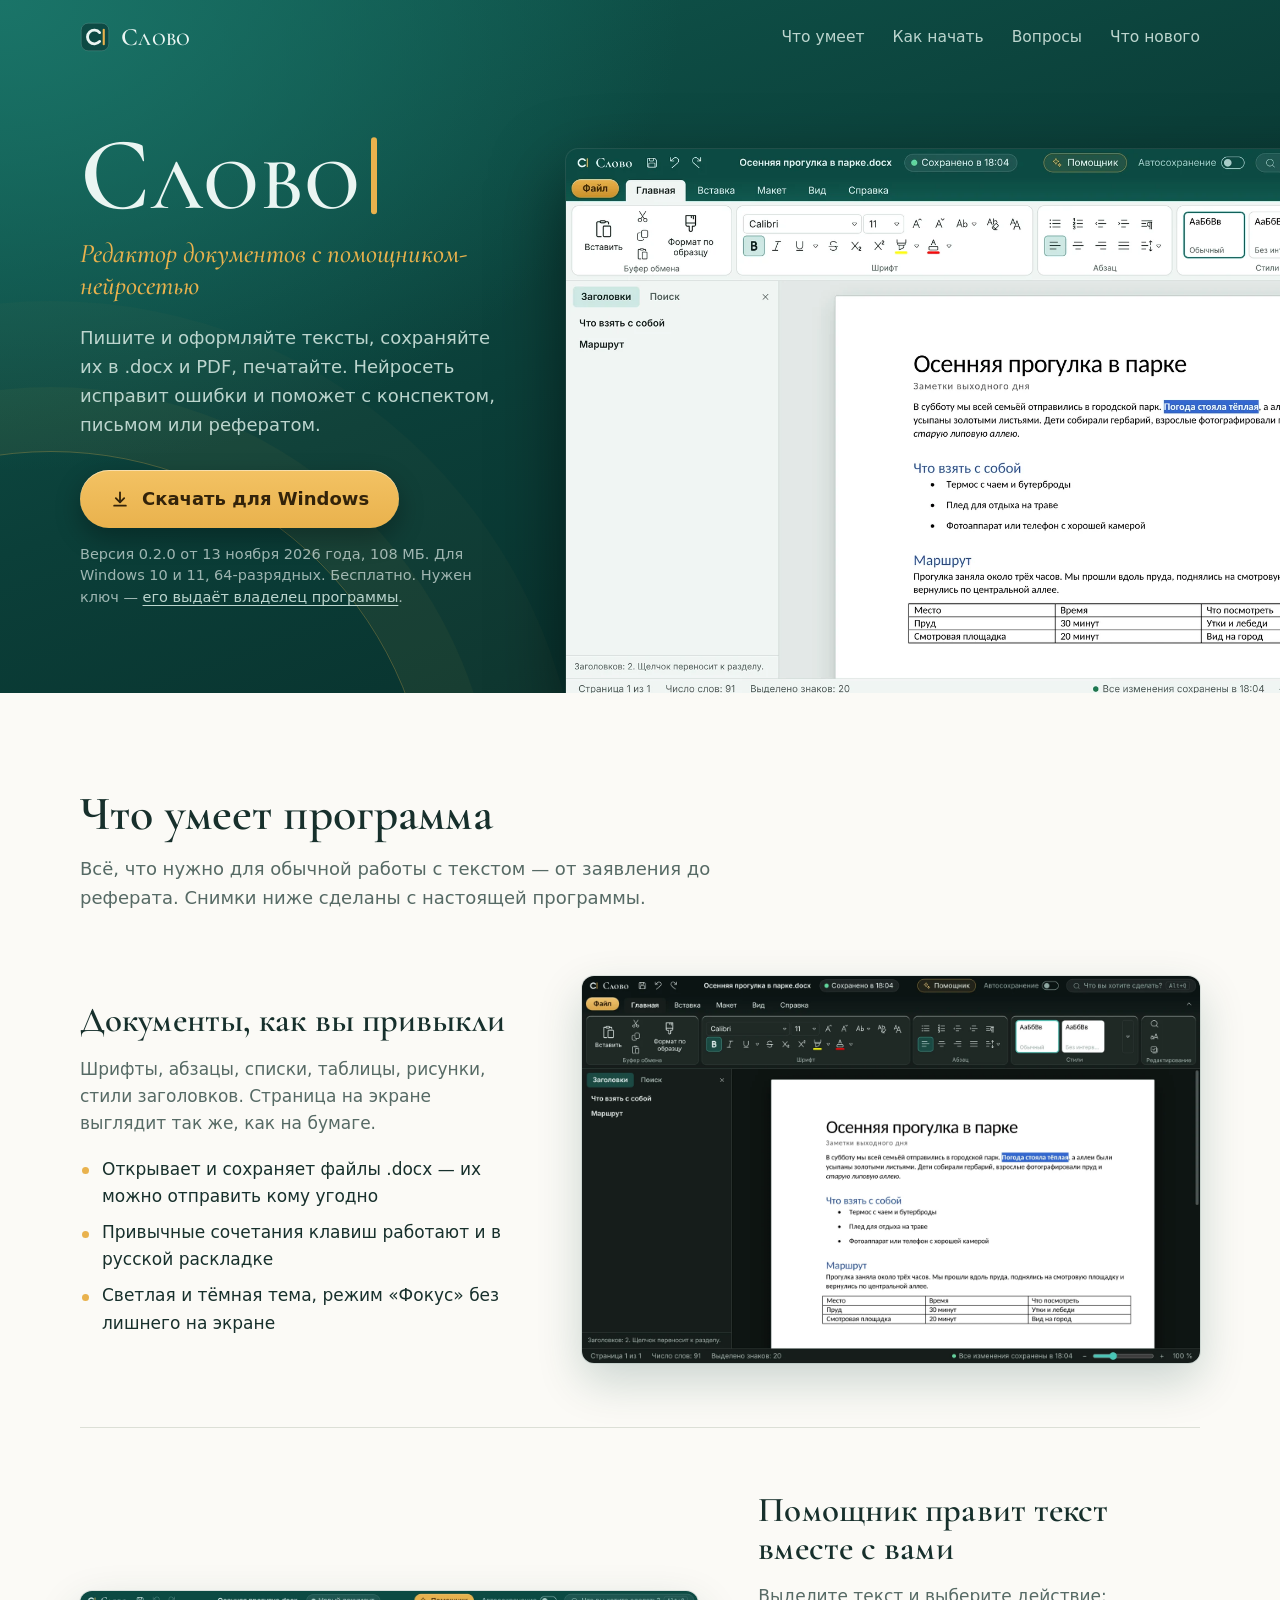
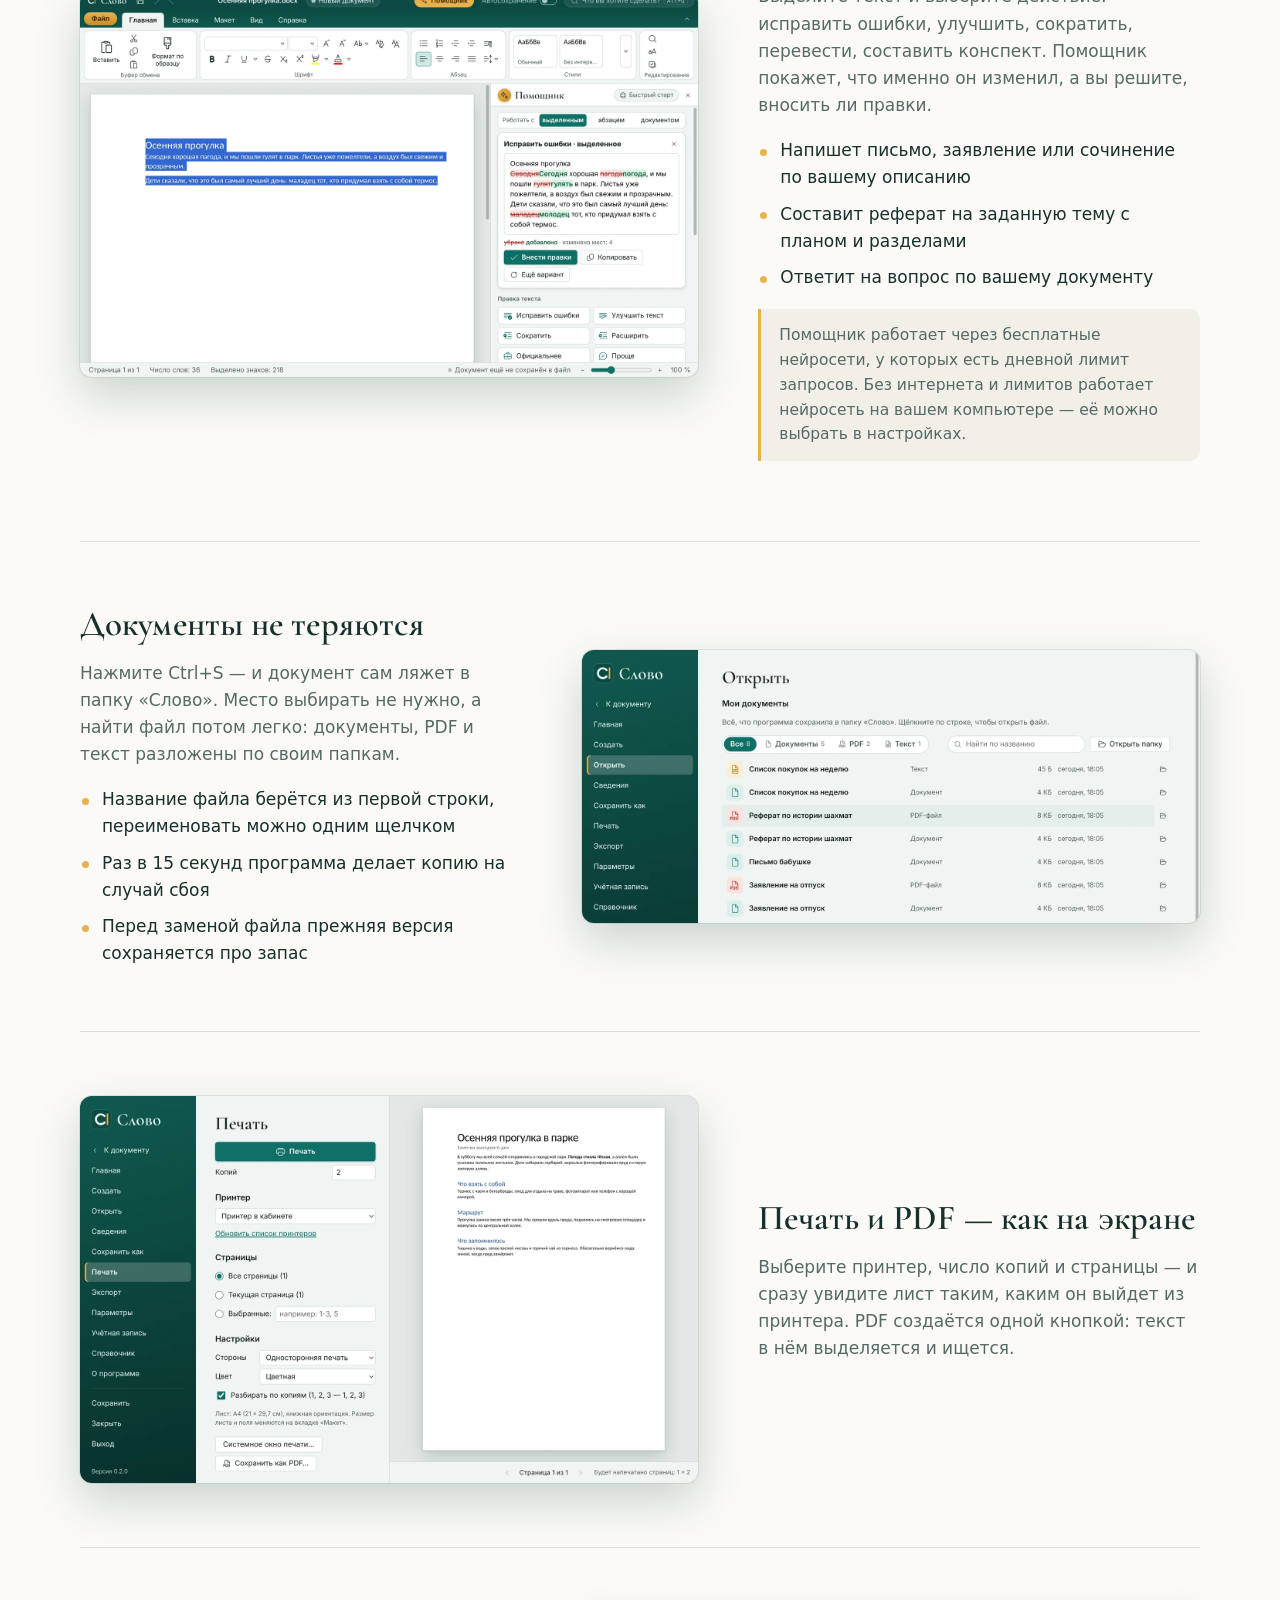
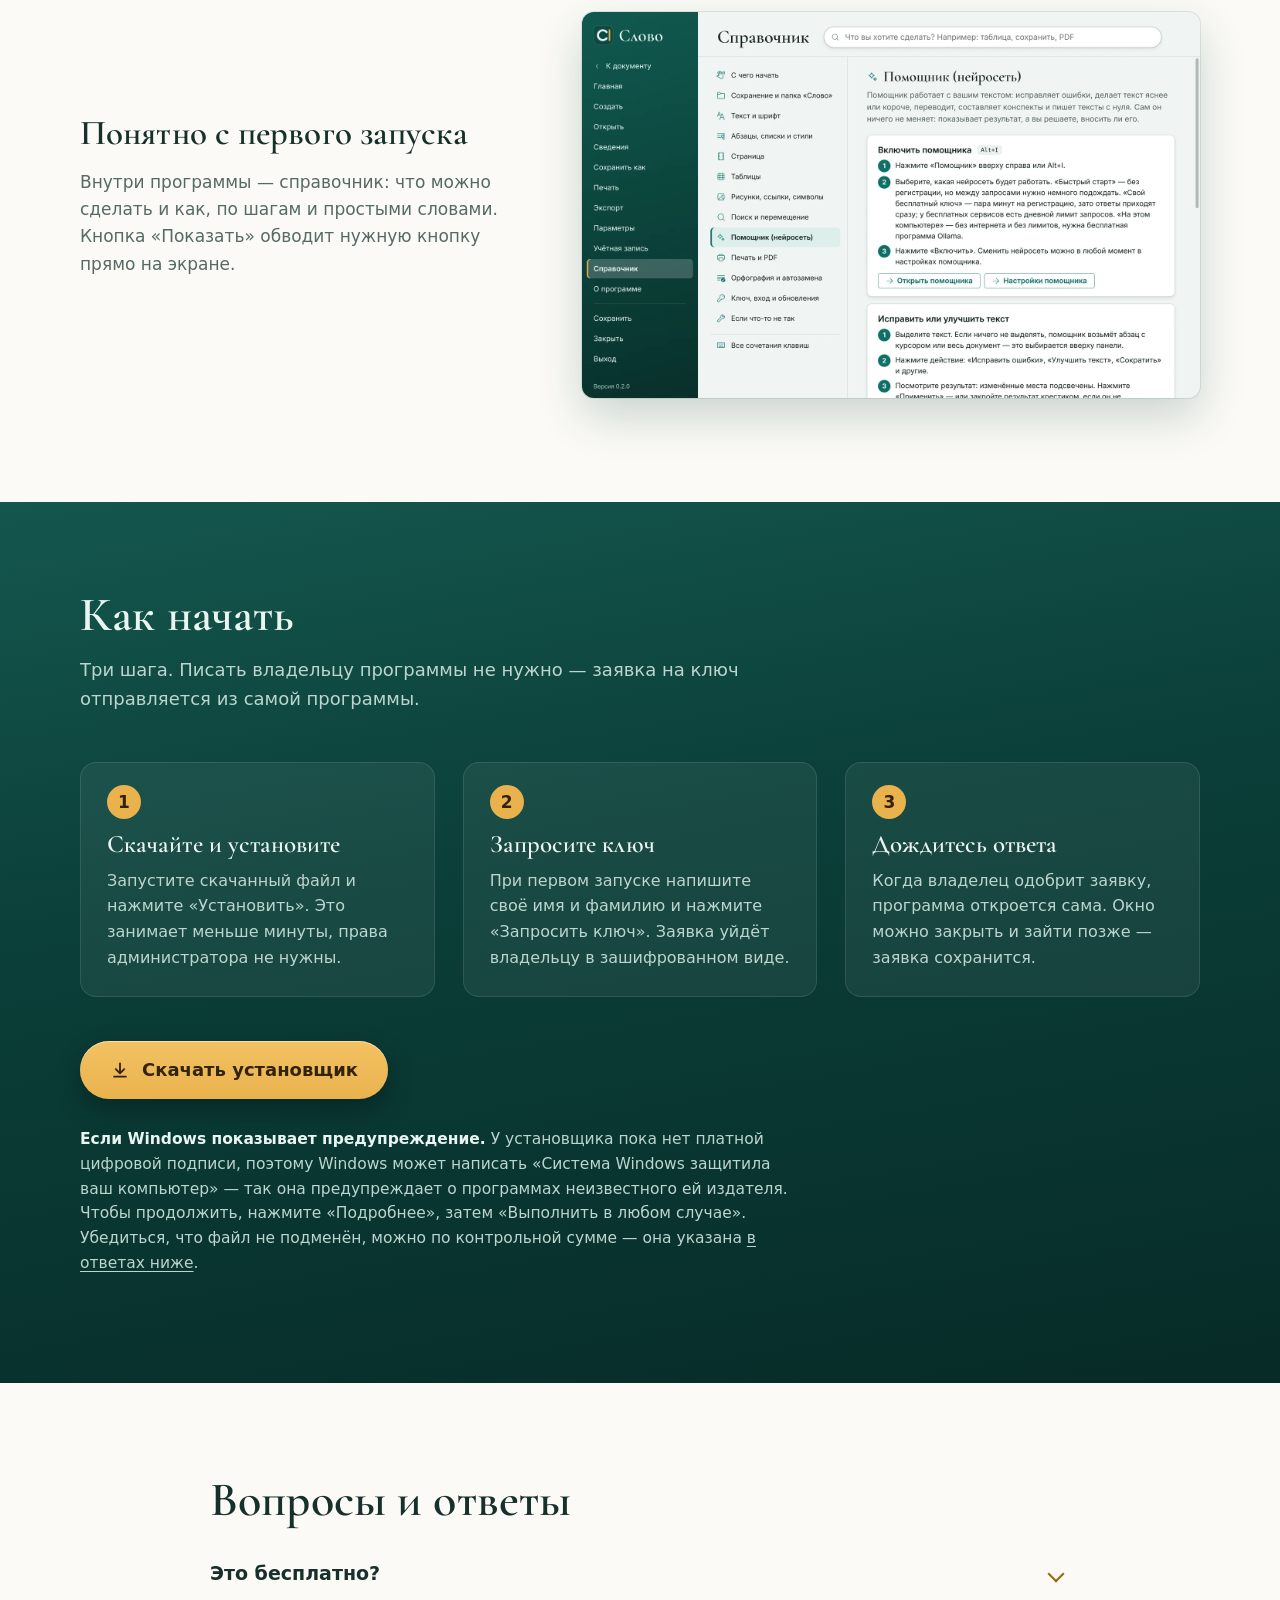
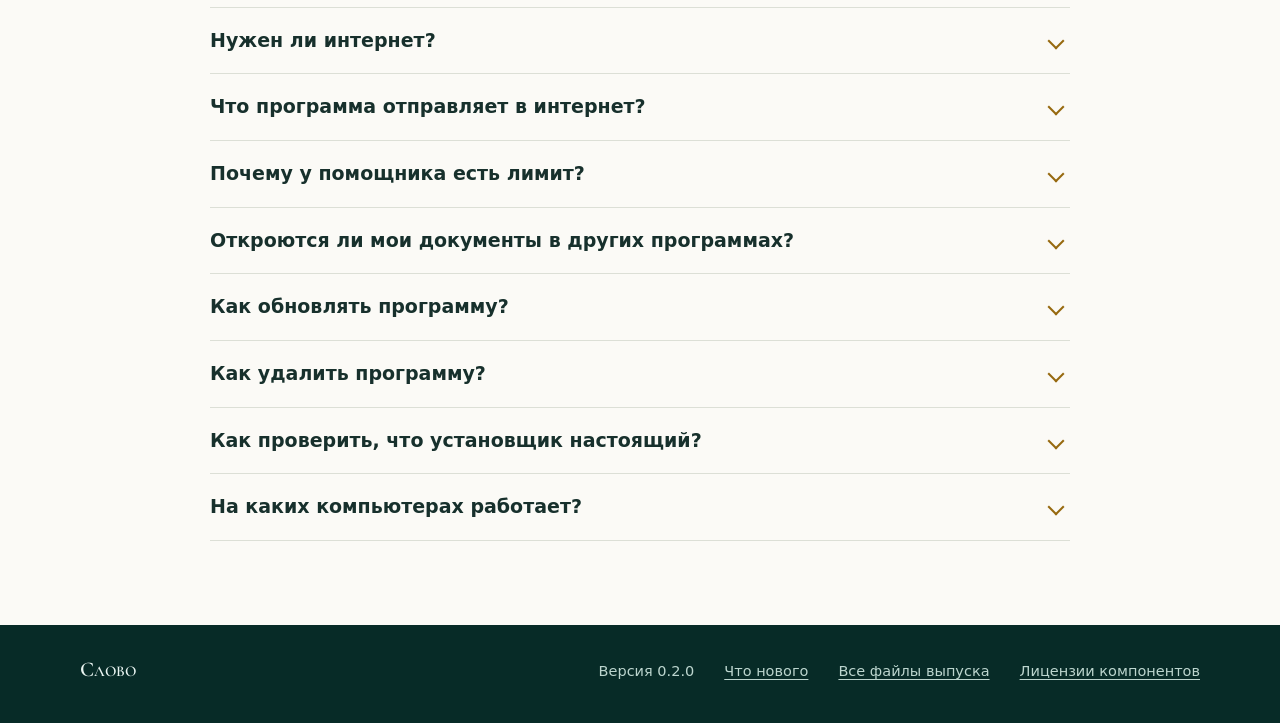
==== index.html @ 328e4539 "Сайт программы «Слово»: главная страница, что нового, снимки экранов Co-Authored-By: Claude Opus 5.5" ====
<!doctype html>
<html lang="ru">
<head>
<meta charset="utf-8">
<meta name="viewport" content="width=device-width, initial-scale=1">
<title>Слово — редактор документов с помощником-нейросетью</title>
<meta name="description" content="Слово — редактор документов для Windows 10 и 11: пишите и оформляйте тексты, сохраняйте в .docx и PDF, печатайте. Встроенная нейросеть исправляет ошибки и помогает с конспектами и рефератами.">
<meta property="og:title" content="Слово — редактор документов с помощником-нейросетью">
<meta property="og:description" content="Пишите и оформляйте тексты, сохраняйте в .docx и PDF, печатайте. Нейросеть исправит ошибки и поможет с текстом.">
<meta property="og:image" content="https://fsb-helper-ru.github.io/slovo/img/share.jpg">
<meta property="og:type" content="website">
<meta name="theme-color" content="#0b3f39">
<link rel="icon" href="img/icon.svg" type="image/svg+xml">
<link rel="preload" href="fonts/cormorant-garamond-cyrillic-600-normal.woff2" as="font" type="font/woff2" crossorigin>
<link rel="stylesheet" href="site.css">
</head>
<body>

<header class="top">
  <div class="wrap">
    <nav class="nav" aria-label="Разделы сайта">
      <a class="mark" href="./" aria-label="Слово — на главную">
        <svg viewBox="0 0 48 48" aria-hidden="true"><rect x="2" y="2" width="44" height="44" rx="11" fill="#0d4a44" stroke="rgba(255,255,255,.22)"/><path d="M31.4 16.9 A11 11 0 1 0 31.4 31.1" fill="none" stroke="#eaf5f2" stroke-width="4.6" stroke-linecap="round"/><path d="M38 12.5 V35.5" fill="none" stroke="#e9b24d" stroke-width="3.4" stroke-linecap="round"/></svg>
        <b>Слово</b>
      </a>
      <a class="link wide" href="#features">Что умеет</a>
      <a class="link wide" href="#start">Как начать</a>
      <a class="link wide" href="#faq">Вопросы</a>
      <a class="link" href="changelog.html">Что нового</a>
    </nav>
    <div class="hero">
      <div class="hero-text">
        <h1>Слово<span class="caret" aria-hidden="true"></span></h1>
        <p class="tag">Редактор документов с&nbsp;помощником-нейросетью</p>
        <p class="lead">Пишите и оформляйте тексты, сохраняйте их в&nbsp;.docx и&nbsp;PDF, печатайте. Нейросеть исправит ошибки и поможет с&nbsp;конспектом, письмом или рефератом.</p>
        <a class="cta" href="https://github.com/fsb-helper-ru/slovo/releases/latest/download/Slovo-Setup.exe" data-download>
          <svg viewBox="0 0 24 24" fill="none" stroke="currentColor" stroke-width="2.2" stroke-linecap="round" stroke-linejoin="round" aria-hidden="true"><path d="M12 4v11"/><path d="M7 11l5 5 5-5"/><path d="M5 20h14"/></svg>
          Скачать для Windows
        </a>
        <p class="meta"><span data-version-line>Для Windows 10 и 11, 64-разрядных.</span> Бесплатно. Нужен ключ — <a href="#start">его выдаёт владелец программы</a>.</p>
      </div>
      <img class="shot" src="img/editor.webp" width="1600" height="1000" alt="Окно программы «Слово»: документ с заголовками, списком и таблицей, слева — область навигации по заголовкам.">
    </div>
  </div>
</header>

<main>
  <section class="features" id="features">
    <div class="wrap">
      <h2>Что умеет программа</h2>
      <p class="intro">Всё, что нужно для обычной работы с текстом — от заявления до реферата. Снимки ниже сделаны с настоящей программы.</p>

      <div class="row">
        <div class="row-text">
          <h3>Документы, как вы привыкли</h3>
          <p>Шрифты, абзацы, списки, таблицы, рисунки, стили заголовков. Страница на экране выглядит так же, как на бумаге.</p>
          <ul>
            <li>Открывает и сохраняет файлы .docx — их можно отправить кому угодно</li>
            <li>Привычные сочетания клавиш работают и в русской раскладке</li>
            <li>Светлая и тёмная тема, режим «Фокус» без лишнего на экране</li>
          </ul>
        </div>
        <img class="shot" src="img/dark.webp" width="1600" height="1000" loading="lazy" alt="Тот же документ в тёмной теме: лента с кнопками оформления, страница с заголовками, списком и таблицей.">
      </div>

      <div class="row flip">
        <div class="row-text">
          <h3>Помощник правит текст вместе с вами</h3>
          <p>Выделите текст и выберите действие: исправить ошибки, улучшить, сократить, перевести, составить конспект. Помощник покажет, что именно он изменил, а вы решите, вносить ли правки.</p>
          <ul>
            <li>Напишет письмо, заявление или сочинение по вашему описанию</li>
            <li>Составит реферат на заданную тему с планом и разделами</li>
            <li>Ответит на вопрос по вашему документу</li>
          </ul>
          <p class="note">Помощник работает через бесплатные нейросети, у которых есть дневной лимит запросов. Без интернета и лимитов работает нейросеть на вашем компьютере — её можно выбрать в настройках.</p>
        </div>
        <img class="shot" src="img/ai.webp" width="1600" height="1000" loading="lazy" alt="Панель помощника: исправленный текст, убранные и добавленные слова подсвечены, ниже кнопка «Внести правки».">
      </div>

      <div class="row">
        <div class="row-text">
          <h3>Документы не теряются</h3>
          <p>Нажмите Ctrl+S — и документ сам ляжет в папку «Слово». Место выбирать не нужно, а найти файл потом легко: документы, PDF и текст разложены по своим папкам.</p>
          <ul>
            <li>Название файла берётся из первой строки, переименовать можно одним щелчком</li>
            <li>Раз в 15 секунд программа делает копию на случай сбоя</li>
            <li>Перед заменой файла прежняя версия сохраняется про запас</li>
          </ul>
        </div>
        <img class="shot" src="img/library.webp" width="1600" height="706" loading="lazy" alt="Страница «Мои документы»: список файлов с отбором по типам — документы, PDF, текст.">
      </div>

      <div class="row flip">
        <div class="row-text">
          <h3>Печать и PDF — как на экране</h3>
          <p>Выберите принтер, число копий и страницы — и сразу увидите лист таким, каким он выйдет из принтера. PDF создаётся одной кнопкой: текст в нём выделяется и ищется.</p>
        </div>
        <img class="shot" src="img/print.webp" width="1600" height="1000" loading="lazy" alt="Страница печати: выбор принтера и страниц слева, предварительный просмотр листа справа.">
      </div>

      <div class="row">
        <div class="row-text">
          <h3>Понятно с первого запуска</h3>
          <p>Внутри программы — справочник: что можно сделать и как, по шагам и простыми словами. Кнопка «Показать» обводит нужную кнопку прямо на экране.</p>
        </div>
        <img class="shot" src="img/guide.webp" width="1600" height="1000" loading="lazy" alt="Справочник программы: разделы слева, пошаговые пояснения справа.">
      </div>
    </div>
  </section>

  <section class="start" id="start">
    <div class="wrap">
      <h2>Как начать</h2>
      <p class="intro">Три шага. Писать владельцу программы не нужно — заявка на ключ отправляется из самой программы.</p>
      <ol class="steps">
        <li>
          <h3>Скачайте и установите</h3>
          <p>Запустите скачанный файл и нажмите «Установить». Это занимает меньше минуты, права администратора не нужны.</p>
        </li>
        <li>
          <h3>Запросите ключ</h3>
          <p>При первом запуске напишите своё имя и фамилию и нажмите «Запросить ключ». Заявка уйдёт владельцу в зашифрованном виде.</p>
        </li>
        <li>
          <h3>Дождитесь ответа</h3>
          <p>Когда владелец одобрит заявку, программа откроется сама. Окно можно закрыть и зайти позже — заявка сохранится.</p>
        </li>
      </ol>
      <a class="cta" href="https://github.com/fsb-helper-ru/slovo/releases/latest/download/Slovo-Setup.exe" data-download>
        <svg viewBox="0 0 24 24" fill="none" stroke="currentColor" stroke-width="2.2" stroke-linecap="round" stroke-linejoin="round" aria-hidden="true"><path d="M12 4v11"/><path d="M7 11l5 5 5-5"/><path d="M5 20h14"/></svg>
        Скачать установщик
      </a>
      <p class="warn" id="windows-warning"><b>Если Windows показывает предупреждение.</b> У установщика пока нет платной цифровой подписи, поэтому Windows может написать «Система Windows защитила ваш компьютер» — так она предупреждает о программах неизвестного ей издателя. Чтобы продолжить, нажмите «Подробнее», затем «Выполнить в любом случае». Убедиться, что файл не подменён, можно по контрольной сумме — она указана <a href="#faq-sum" style="color:inherit">в ответах ниже</a>.</p>
    </div>
  </section>

  <section class="faq" id="faq">
    <div class="wrap">
      <h2>Вопросы и ответы</h2>
      <details>
        <summary>Это бесплатно?</summary>
        <p>Да. Программа бесплатная, рекламы в ней нет. Ключ нужен, чтобы ею пользовались те, кому её дал владелец.</p>
      </details>
      <details>
        <summary>Нужен ли интернет?</summary>
        <p>Для работы с документами — нет. Интернет нужен помощнику-нейросети, для проверки обновлений и один раз — чтобы получить ключ.</p>
      </details>
      <details>
        <summary>Что программа отправляет в интернет?</summary>
        <p>Помощнику — только тот текст, с которым вы сами попросили поработать, и только в момент запроса. При запросе ключа — ваше имя и номер версии программы, в зашифрованном виде. При проверке обновлений программа только скачивает сведения о новой версии.</p>
        <p>Больше ничего: документы, их названия и сведения о компьютере никуда не уходят, рекламы и сбора статистики нет. Как и любой сайт, эти сервисы видят адрес вашего подключения к интернету.</p>
      </details>
      <details>
        <summary>Почему у помощника есть лимит?</summary>
        <p>Помощник работает через бесплатные нейросети, а они ограничивают число запросов в день. Когда лимит исчерпан, программа скажет, сколько подождать.</p>
        <p>Без лимитов и без интернета работает нейросеть на вашем компьютере (бесплатная программа Ollama). Её можно выбрать в настройках помощника; для неё желательно 8 ГБ памяти или больше.</p>
      </details>
      <details>
        <summary>Откроются ли мои документы в других программах?</summary>
        <p>Да. Документы сохраняются в распространённом формате .docx, который понимают другие редакторы. Для отправки и печати программа создаёт PDF.</p>
      </details>
      <details>
        <summary>Как обновлять программу?</summary>
        <p>Никак: она сама проверяет, не вышла ли новая версия, скачивает её и ставит при закрытии. Документы и настройки при обновлении остаются на месте.</p>
      </details>
      <details>
        <summary>Как удалить программу?</summary>
        <p>В Windows откройте «Параметры», затем «Приложения» и «Установленные приложения», найдите «Слово» и выберите «Удалить». Ваши документы при этом остаются на месте.</p>
      </details>
      <details id="faq-sum">
        <summary>Как проверить, что установщик настоящий?</summary>
        <p>У каждого файла есть контрольная сумма — «отпечаток». Если у скачанного файла она совпадает с указанной здесь, файл не подменён и не повреждён.</p>
        <p>Откройте PowerShell в папке с файлом и выполните: <span class="sum">Get-FileHash .\Slovo-Setup.exe</span></p>
        <p>Должно получиться: <span class="sum" data-sha>сумма появится здесь после загрузки сведений о версии</span></p>
      </details>
      <details>
        <summary>На каких компьютерах работает?</summary>
        <p>На 64-разрядной Windows 10 или 11. На Windows 7 и 8 программа не запустится.</p>
      </details>
    </div>
  </section>
</main>

<footer class="foot">
  <div class="wrap">
    <b>Слово</b>
    <span data-version-foot></span>
    <a href="changelog.html">Что нового</a>
    <a href="https://github.com/fsb-helper-ru/slovo/releases/latest">Все файлы выпуска</a>
    <a href="https://github.com/fsb-helper-ru/slovo/releases/latest/download/THIRD_PARTY_LICENSES.txt">Лицензии компонентов</a>
  </div>
</footer>

<script>
  // Сведения о текущей версии лежат рядом, в файле version.json; страница только показывает их.
  fetch('version.json', { cache: 'no-store' }).then(function (r) { return r.ok ? r.json() : null; }).then(function (v) {
    if (!v || !v.version) return;
    var months = ['января', 'февраля', 'марта', 'апреля', 'мая', 'июня', 'июля', 'августа', 'сентября', 'октября', 'ноября', 'декабря'];
    var d = /^(\d{4})-(\d{2})-(\d{2})$/.exec(v.date || '');
    var date = d ? ' от ' + Number(d[3]) + ' ' + months[Number(d[2]) - 1] + ' ' + d[1] + ' года' : '';
    var size = v.size ? ', ' + Math.round(v.size / 1048576) + ' МБ' : '';
    var line = document.querySelector('[data-version-line]');
    if (line) line.textContent = 'Версия ' + v.version + date + size + '. Для Windows 10 и 11, 64-разрядных.';
    var foot = document.querySelector('[data-version-foot]');
    if (foot) foot.textContent = 'Версия ' + v.version;
    var sha = document.querySelector('[data-sha]');
    if (sha && v.sha256) sha.textContent = String(v.sha256).toUpperCase();
  }).catch(function () {});
</script>
</body>
</html>
---- site.css ----
/* Сайт «Слово». Цвета и шрифт заголовков — те же, что в программе: тёмный изумруд, золото, бумага. */
@font-face { font-family: "Slovo Display"; font-weight: 500; font-style: normal; font-display: swap; src: url("fonts/cormorant-garamond-cyrillic-500-normal.woff2") format("woff2"); unicode-range: U+0301, U+0400-045F, U+0490-0491, U+04B0-04B1, U+2116; }
@font-face { font-family: "Slovo Display"; font-weight: 600; font-style: normal; font-display: swap; src: url("fonts/cormorant-garamond-cyrillic-600-normal.woff2") format("woff2"); unicode-range: U+0301, U+0400-045F, U+0490-0491, U+04B0-04B1, U+2116; }
@font-face { font-family: "Slovo Display"; font-weight: 500; font-style: italic; font-display: swap; src: url("fonts/cormorant-garamond-cyrillic-500-italic.woff2") format("woff2"); unicode-range: U+0301, U+0400-045F, U+0490-0491, U+04B0-04B1, U+2116; }
@font-face { font-family: "Slovo Display"; font-weight: 500; font-style: normal; font-display: swap; src: url("fonts/cormorant-garamond-latin-500-normal.woff2") format("woff2"); unicode-range: U+0000-00FF, U+2000-206F; }
@font-face { font-family: "Slovo Display"; font-weight: 600; font-style: normal; font-display: swap; src: url("fonts/cormorant-garamond-latin-600-normal.woff2") format("woff2"); unicode-range: U+0000-00FF, U+2000-206F; }
@font-face { font-family: "Slovo Display"; font-weight: 500; font-style: italic; font-display: swap; src: url("fonts/cormorant-garamond-latin-500-italic.woff2") format("woff2"); unicode-range: U+0000-00FF, U+2000-206F; }

:root {
  --ink: #0b3f39;
  --ink-deep: #072b27;
  --ink-soft: #14574e;
  --paper: #fbfaf6;
  --paper-2: #f1efe7;
  --gold: #e9b24d;
  --gold-deep: #96690f;
  --text: #17302c;
  --muted: #566a65;
  --line: #dcdfd6;
  --on-ink: #eaf5f2;
  --on-ink-2: #bcd5ce;
  --display: "Slovo Display", Georgia, "Times New Roman", serif;
  --body: "Segoe UI Variable Text", "Segoe UI", Inter, Roboto, system-ui, -apple-system, sans-serif;
  --wrap: 1120px;
}
* { box-sizing: border-box; }
html { scroll-behavior: smooth; -webkit-text-size-adjust: 100%; }
body { margin: 0; background: var(--paper); color: var(--text); font: 400 17px/1.6 var(--body); -webkit-font-smoothing: antialiased; }
img { max-width: 100%; height: auto; display: block; }
a { color: var(--ink-soft); text-underline-offset: .18em; }
a:hover { color: var(--ink); }
:focus-visible { outline: 3px solid var(--gold); outline-offset: 3px; border-radius: 4px; }
.wrap { width: min(var(--wrap), 100% - 48px); margin-inline: auto; }
h1, h2, h3 { font-family: var(--display); font-weight: 600; line-height: 1.08; margin: 0; letter-spacing: .003em; font-variant-numeric: lining-nums; }
p { margin: 0 0 1em; }

/* ---------- верх страницы ---------- */
.top { background: radial-gradient(1100px 760px at 0% 0%, #1a7468 0%, rgba(26, 116, 104, 0) 62%), linear-gradient(160deg, #10594f 0%, var(--ink) 48%, var(--ink-deep) 100%); color: var(--on-ink); overflow: hidden; position: relative; }
.top::after { content: ""; position: absolute; width: 760px; height: 760px; left: -330px; bottom: -520px; border-radius: 50%; border: 1px solid rgba(233, 178, 77, .30); box-shadow: 0 0 0 64px rgba(233, 178, 77, .045), 0 0 0 150px rgba(233, 178, 77, .025); pointer-events: none; }
.nav { display: flex; align-items: center; gap: 28px; padding: 22px 0; position: relative; z-index: 2; }
.nav .mark { display: flex; align-items: center; gap: 11px; color: inherit; text-decoration: none; margin-right: auto; }
.nav .mark svg { width: 30px; height: 30px; }
.nav .mark b { font: 600 25px/1 var(--display); font-variant: small-caps; letter-spacing: .01em; }
.nav a.link { color: var(--on-ink-2); text-decoration: none; font-size: 15.5px; }
.nav a.link:hover { color: #fff; text-decoration: underline; }
.hero { display: grid; grid-template-columns: minmax(0, 430px) minmax(0, 1fr); gap: 56px; align-items: center; padding: 54px 0 0; position: relative; z-index: 1; }
.hero-text { padding-bottom: 84px; }
.hero h1 { font-size: clamp(64px, 9vw, 104px); line-height: .92; font-variant: small-caps; letter-spacing: .012em; display: inline-flex; align-items: baseline; }
/* Золотая черта — курсор из знака программы: она мигает, как курсор в тексте */
.caret { display: inline-block; width: .058em; height: .74em; margin-left: .09em; background: var(--gold); border-radius: .03em; transform: translateY(.06em); animation: caret 1.15s steps(1, end) infinite; }
@keyframes caret { 0%, 55% { opacity: 1; } 56%, 100% { opacity: 0; } }
.tag { margin: 14px 0 22px; font: italic 500 clamp(22px, 2.6vw, 27px)/1.2 var(--display); color: var(--gold); }
.lead { font-size: 18px; line-height: 1.6; color: var(--on-ink-2); max-width: 30em; margin-bottom: 30px; }
.cta { display: inline-flex; align-items: center; gap: 12px; padding: 0 30px; height: 58px; border-radius: 30px; background: linear-gradient(#f3c263, var(--gold)); color: #33230a; font: 600 18px/1 var(--body); text-decoration: none; box-shadow: 0 10px 26px rgba(0, 0, 0, .30), inset 0 1px 0 rgba(255, 255, 255, .45); transition: transform .14s ease, box-shadow .14s ease; }
.cta:hover { color: #33230a; transform: translateY(-2px); box-shadow: 0 14px 30px rgba(0, 0, 0, .36), inset 0 1px 0 rgba(255, 255, 255, .45); }
.cta:active { transform: translateY(0); }
.cta svg { width: 20px; height: 20px; }
.meta { margin: 16px 0 0; font-size: 14.5px; line-height: 1.5; color: rgba(234, 245, 242, .66); }
.meta a { color: var(--on-ink-2); }
.shot { border-radius: 12px; overflow: hidden; box-shadow: 0 28px 70px rgba(0, 0, 0, .5), 0 0 0 1px rgba(255, 255, 255, .10); background: #f1f5f4; }
.hero .shot { width: 880px; max-width: none; align-self: end; border-bottom-left-radius: 0; border-bottom-right-radius: 0; margin-bottom: -6px; }

/* ---------- возможности ---------- */
.features { padding: 96px 0 40px; }
.features > .wrap > h2, .start h2, .faq h2 { font-size: clamp(34px, 4.4vw, 48px); margin-bottom: 14px; }
.intro { max-width: 40em; color: var(--muted); font-size: 18px; margin-bottom: 0; }
.row { display: grid; grid-template-columns: minmax(0, 5fr) minmax(0, 7fr); gap: 60px; align-items: center; padding: 64px 0; border-bottom: 1px solid var(--line); }
.row:last-child { border-bottom: 0; }
.row.flip { grid-template-columns: minmax(0, 7fr) minmax(0, 5fr); }
.row.flip .row-text { order: 2; }
.row h3 { font-size: clamp(27px, 3.2vw, 35px); margin-bottom: 16px; }
.row p { color: var(--muted); max-width: 31em; }
.row ul { margin: 18px 0 0; padding: 0; list-style: none; display: grid; gap: 9px; max-width: 31em; }
.row li { position: relative; padding-left: 22px; }
.row li::before { content: ""; position: absolute; left: 2px; top: .68em; width: 7px; height: 7px; border-radius: 50%; background: var(--gold); }
.row .shot { box-shadow: 0 18px 46px rgba(11, 63, 57, .20), 0 0 0 1px rgba(11, 63, 57, .10); }
.note { margin-top: 18px; padding: 14px 18px; border-left: 3px solid var(--gold); background: var(--paper-2); border-radius: 0 10px 10px 0; font-size: 15.5px; color: var(--text); max-width: 31em; }

/* ---------- как начать ---------- */
.start { background: var(--ink); color: var(--on-ink); padding: 88px 0 92px; background-image: linear-gradient(170deg, var(--ink-soft) 0%, var(--ink) 40%, var(--ink-deep) 100%); }
.start .intro { color: var(--on-ink-2); }
.steps { counter-reset: step; list-style: none; margin: 48px 0 0; padding: 0; display: grid; grid-template-columns: repeat(3, minmax(0, 1fr)); gap: 28px; }
.steps li { counter-increment: step; position: relative; padding: 68px 26px 26px; border-radius: 16px; background: rgba(255, 255, 255, .06); border: 1px solid rgba(255, 255, 255, .10); }
.steps li::before { content: counter(step); position: absolute; left: 26px; top: 22px; width: 34px; height: 34px; border-radius: 50%; background: var(--gold); color: #33230a; font: 700 17px/34px var(--body); text-align: center; }
.steps h3 { font-size: 25px; margin-bottom: 10px; }
.steps p { color: var(--on-ink-2); font-size: 16px; margin: 0; }
.steps p + p { margin-top: 10px; }
.start .cta { margin-top: 44px; }
.warn { margin-top: 28px; max-width: 46em; font-size: 15.5px; color: var(--on-ink-2); }
.warn b { color: var(--on-ink); font-weight: 600; }

/* ---------- вопросы ---------- */
.faq { padding: 92px 0 84px; }
.faq .wrap { max-width: 860px; }
.faq details { border-bottom: 1px solid var(--line); }
.faq summary { cursor: pointer; list-style: none; padding: 20px 44px 20px 0; position: relative; font: 600 19px/1.35 var(--body); }
.faq summary::-webkit-details-marker { display: none; }
.faq summary::after { content: ""; position: absolute; right: 8px; top: 27px; width: 10px; height: 10px; border-right: 2px solid var(--gold-deep); border-bottom: 2px solid var(--gold-deep); transform: rotate(45deg); transition: transform .16s ease; }
.faq details[open] summary::after { transform: rotate(225deg); top: 32px; }
.faq details p { color: var(--muted); max-width: 44em; }
.faq details p:last-child { margin-bottom: 22px; }
.sum { font: 13px/1.5 Consolas, "Cascadia Mono", monospace; overflow-wrap: anywhere; background: var(--paper-2); padding: 8px 12px; border-radius: 8px; display: block; margin-top: 8px; color: var(--text); }

/* ---------- низ ---------- */
.foot { background: var(--ink-deep); color: var(--on-ink-2); padding: 34px 0 40px; font-size: 14.5px; }
.foot .wrap { display: flex; flex-wrap: wrap; gap: 10px 30px; align-items: baseline; }
.foot b { color: var(--on-ink); font: 600 21px/1 var(--display); font-variant: small-caps; margin-right: auto; }
.foot a { color: var(--on-ink-2); }
.foot a:hover { color: #fff; }

/* ---------- страница «Что нового» ---------- */
.page { padding: 64px 0 90px; }
.page .wrap { max-width: 820px; }
.page h1 { font-size: clamp(40px, 6vw, 60px); margin-bottom: 12px; }
.page h2 { font-size: 31px; margin: 54px 0 6px; }
.page .date { color: var(--muted); font-size: 15px; margin-bottom: 16px; }
.page ul { margin: 0; padding-left: 22px; display: grid; gap: 8px; }
.top.small .nav { padding-bottom: 22px; }

@media (max-width: 900px) {
  body { font-size: 16px; }
  .hero { grid-template-columns: 1fr; gap: 36px; padding-top: 30px; }
  .hero-text { padding-bottom: 0; }
  .hero .shot { width: 100%; margin-bottom: -4px; }
  .row, .row.flip { grid-template-columns: 1fr; gap: 28px; padding: 44px 0; }
  .row.flip .row-text { order: 0; }
  .steps { grid-template-columns: 1fr; }
  .nav { gap: 18px; }
  .nav a.link.wide { display: none; }
  .features { padding-top: 64px; }
}
@media (prefers-reduced-motion: reduce) {
  html { scroll-behavior: auto; }
  .caret { animation: none; }
  .cta, .faq summary::after { transition: none; }
}
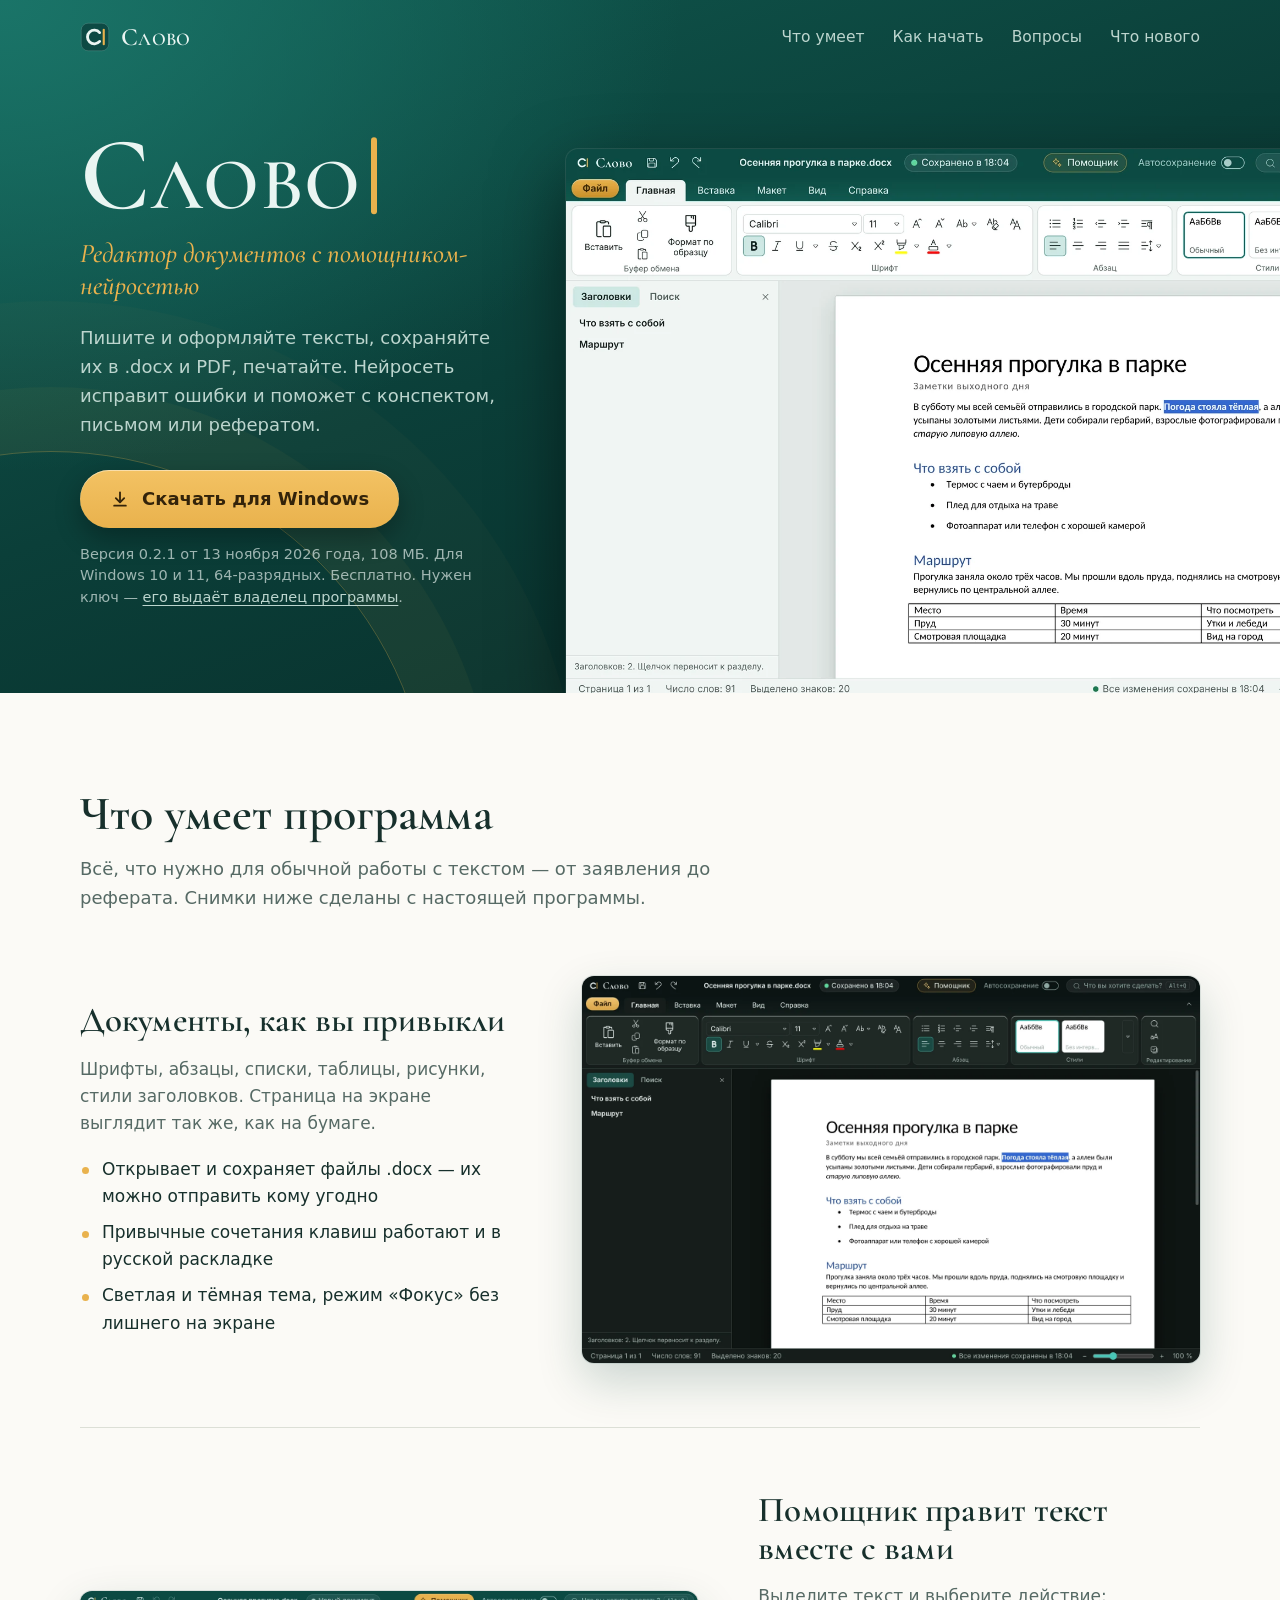
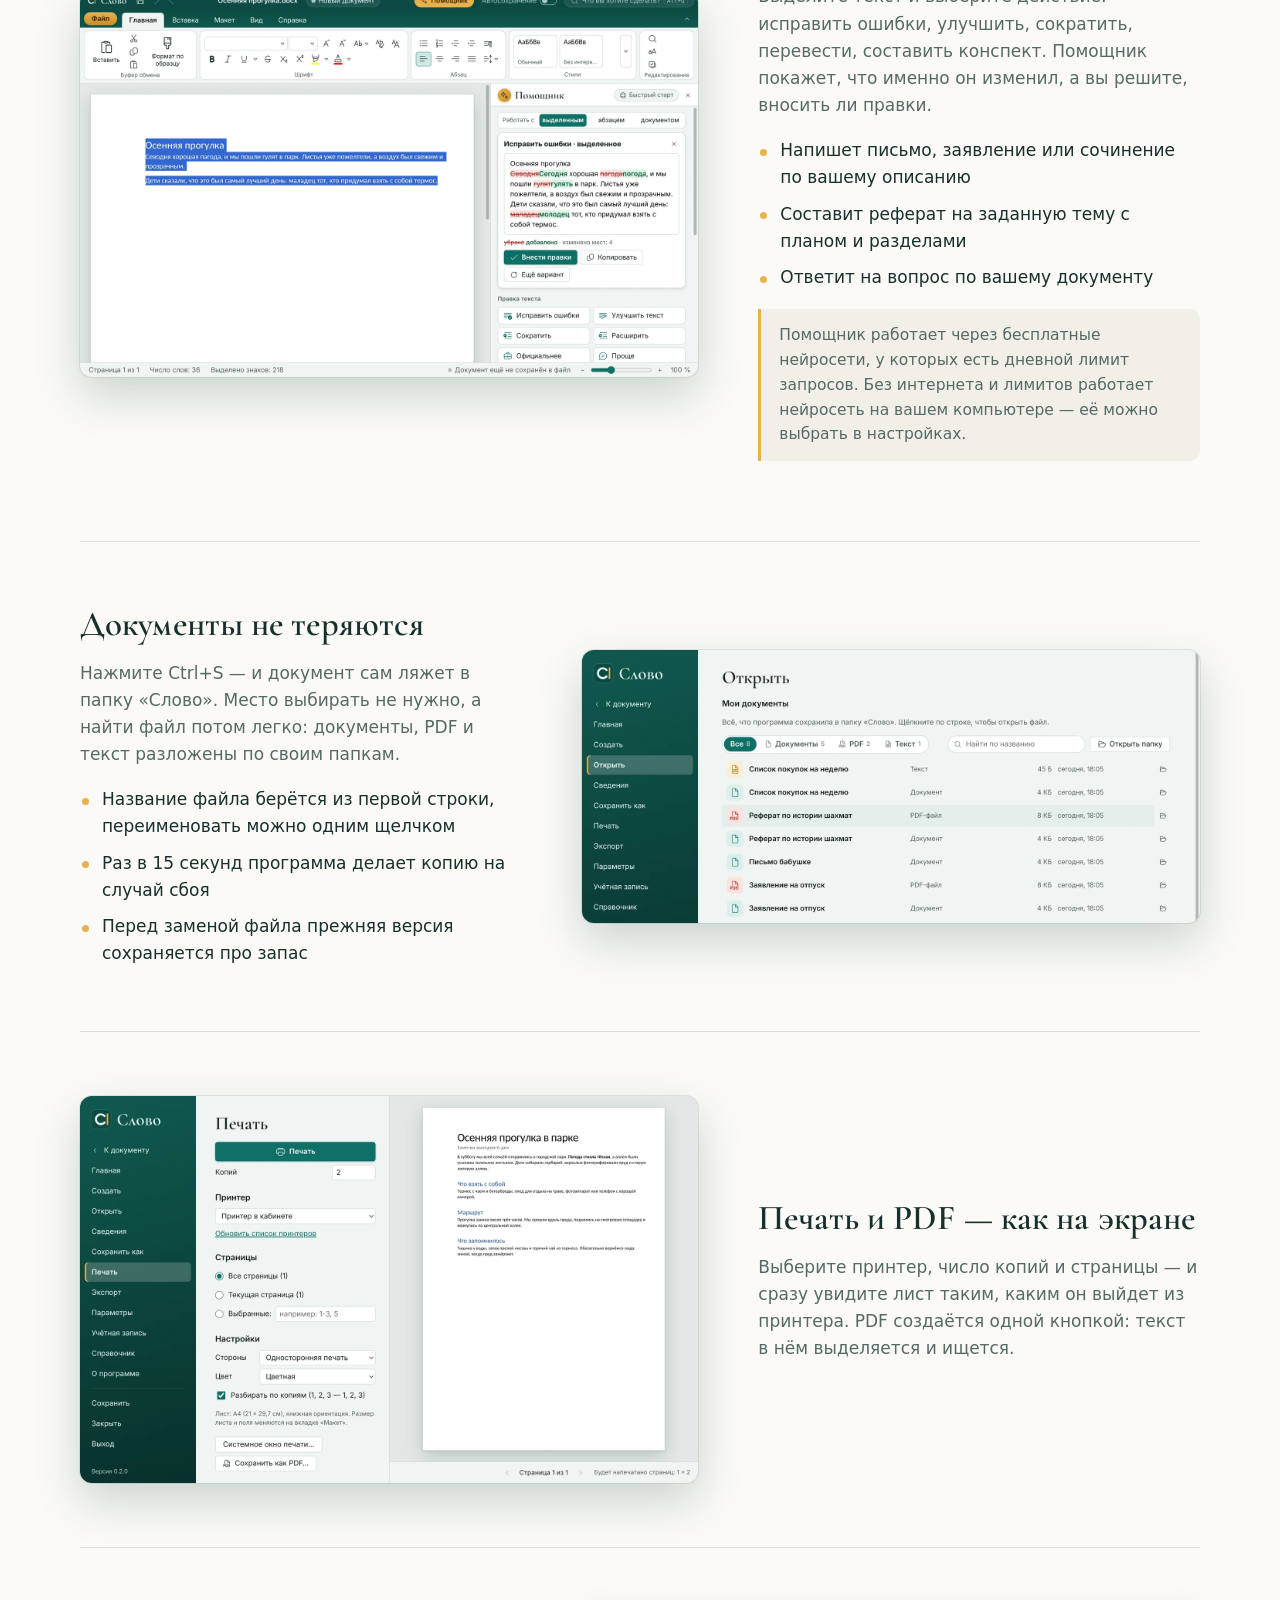
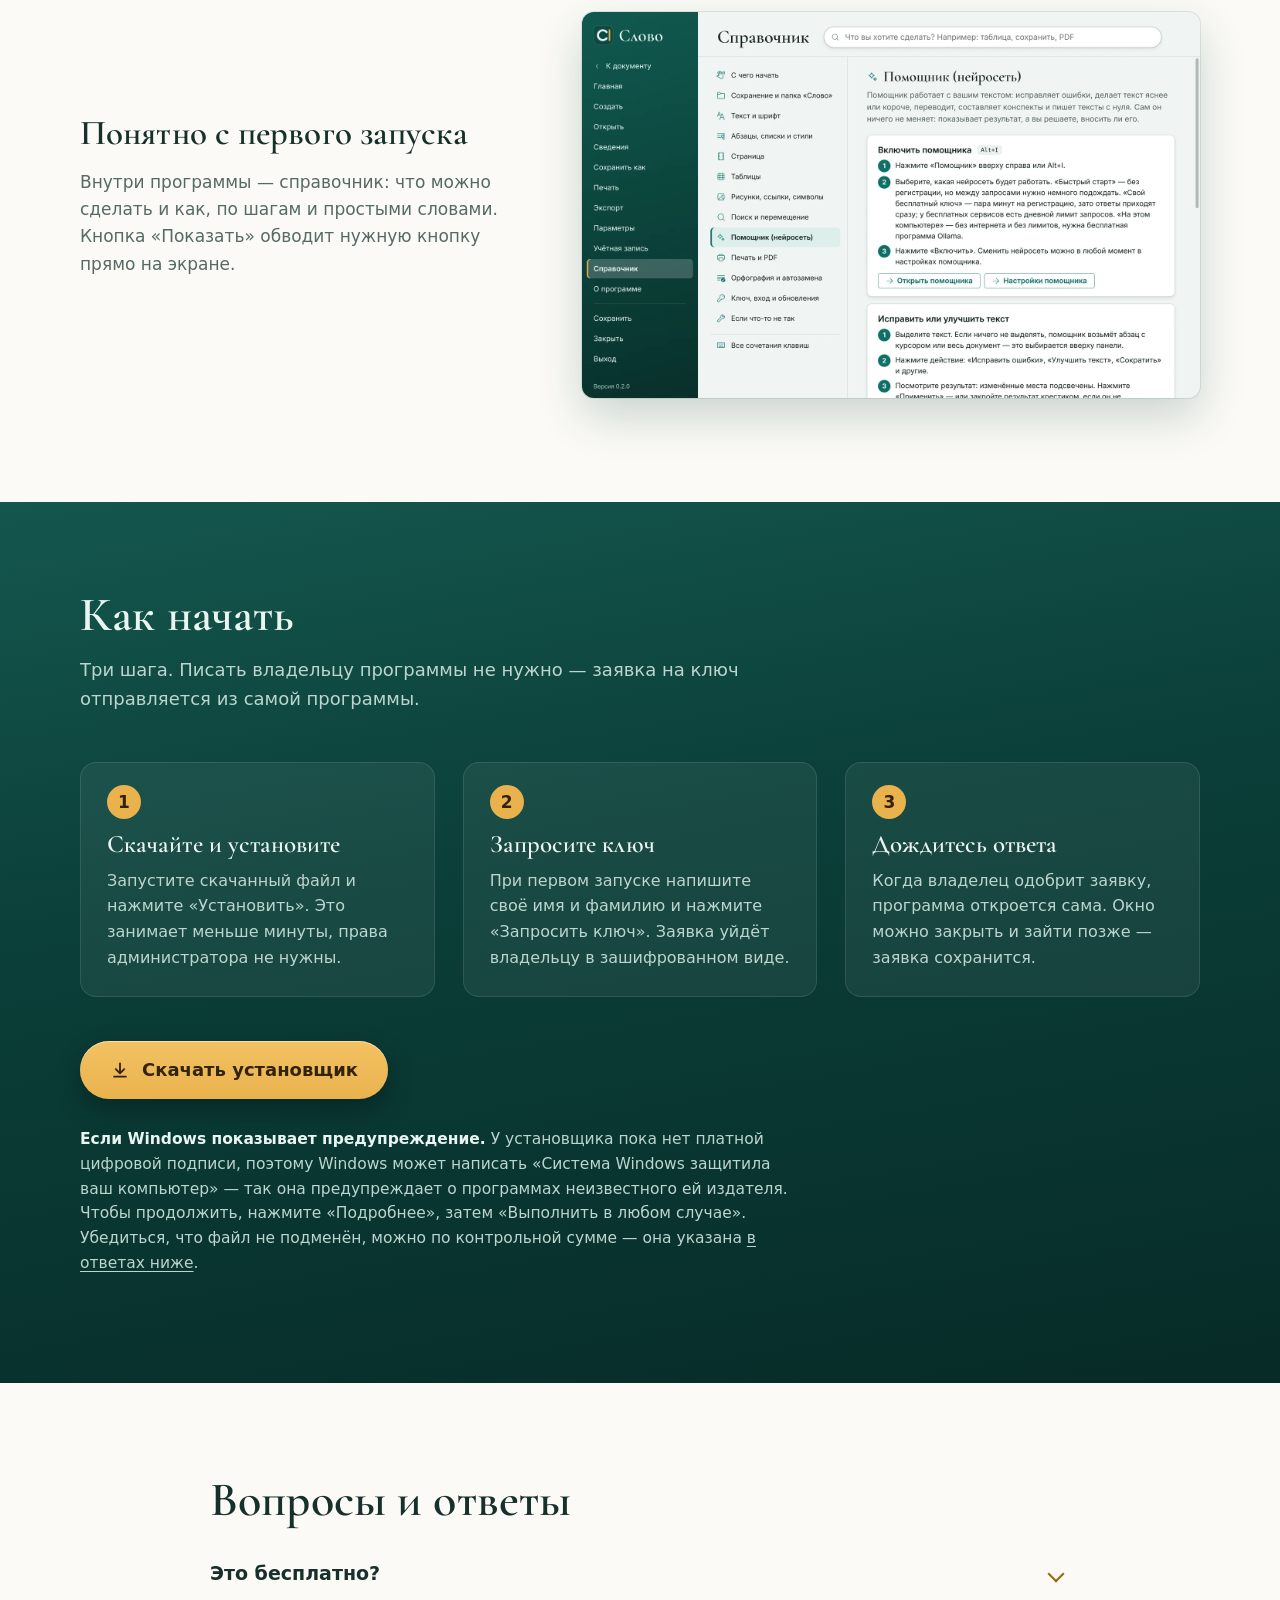
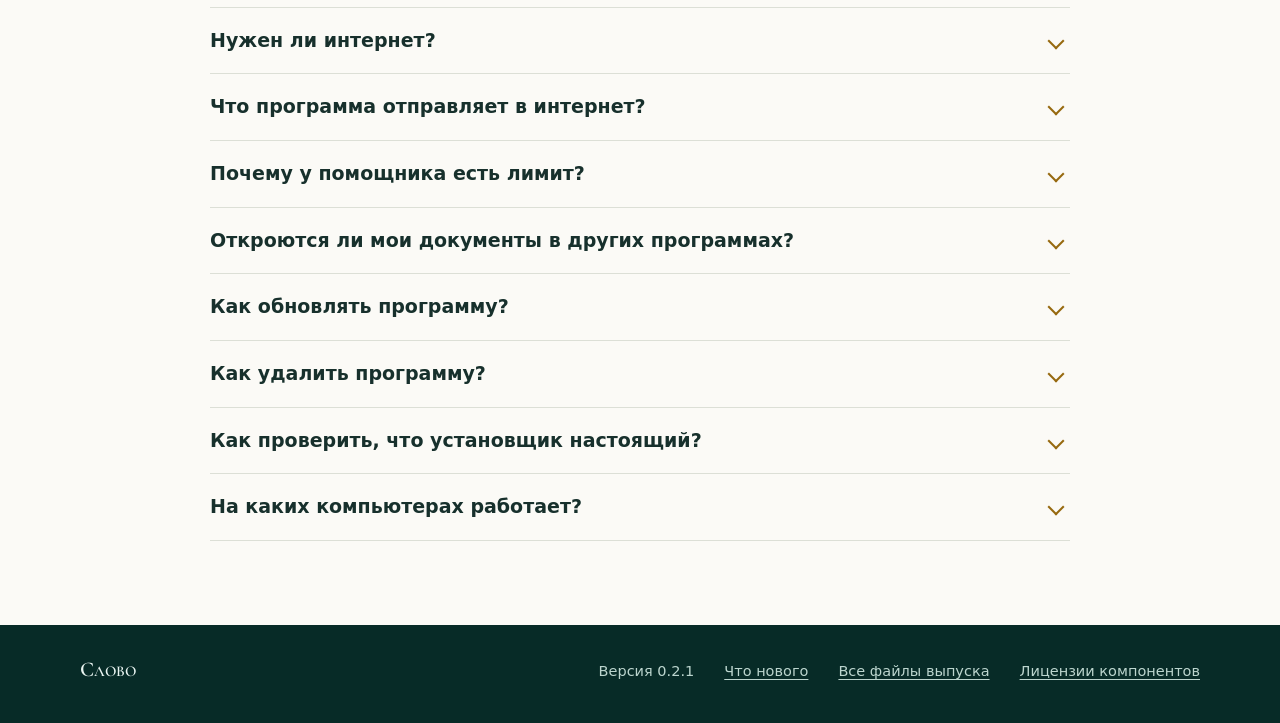
==== commit 872b17d0: "Сайт: версия 0.2.1 Co-Authored-By: Claude Opus 5.5 <noreply@anthropic.com> Claude-Session: https://c" ====
--- a/index.html
+++ b/index.html
@@ -33,7 +33,7 @@
         <h1>Слово<span class="caret" aria-hidden="true"></span></h1>
         <p class="tag">Редактор документов с&nbsp;помощником-нейросетью</p>
         <p class="lead">Пишите и оформляйте тексты, сохраняйте их в&nbsp;.docx и&nbsp;PDF, печатайте. Нейросеть исправит ошибки и поможет с&nbsp;конспектом, письмом или рефератом.</p>
-        <a class="cta" href="https://github.com/fsb-helper-ru/slovo/releases/latest/download/Slovo-Setup.exe" data-download>
+        <a class="cta" href="https://github.com/fsb-helper-ru/slovo/releases/download/v0.2.1/Slovo-0.2.1-Setup.exe" data-download>
           <svg viewBox="0 0 24 24" fill="none" stroke="currentColor" stroke-width="2.2" stroke-linecap="round" stroke-linejoin="round" aria-hidden="true"><path d="M12 4v11"/><path d="M7 11l5 5 5-5"/><path d="M5 20h14"/></svg>
           Скачать для Windows
         </a>
@@ -126,7 +126,7 @@
           <p>Когда владелец одобрит заявку, программа откроется сама. Окно можно закрыть и зайти позже — заявка сохранится.</p>
         </li>
       </ol>
-      <a class="cta" href="https://github.com/fsb-helper-ru/slovo/releases/latest/download/Slovo-Setup.exe" data-download>
+      <a class="cta" href="https://github.com/fsb-helper-ru/slovo/releases/download/v0.2.1/Slovo-0.2.1-Setup.exe" data-download>
         <svg viewBox="0 0 24 24" fill="none" stroke="currentColor" stroke-width="2.2" stroke-linecap="round" stroke-linejoin="round" aria-hidden="true"><path d="M12 4v11"/><path d="M7 11l5 5 5-5"/><path d="M5 20h14"/></svg>
         Скачать установщик
       </a>
@@ -170,7 +170,7 @@
       <details id="faq-sum">
         <summary>Как проверить, что установщик настоящий?</summary>
         <p>У каждого файла есть контрольная сумма — «отпечаток». Если у скачанного файла она совпадает с указанной здесь, файл не подменён и не повреждён.</p>
-        <p>Откройте PowerShell в папке с файлом и выполните: <span class="sum">Get-FileHash .\Slovo-Setup.exe</span></p>
+        <p>Откройте PowerShell в папке с файлом и выполните: <span class="sum" data-hashcmd>Get-FileHash .\Slovo-0.2.1-Setup.exe</span></p>
         <p>Должно получиться: <span class="sum" data-sha>сумма появится здесь после загрузки сведений о версии</span></p>
       </details>
       <details>
@@ -205,6 +205,13 @@
     if (foot) foot.textContent = 'Версия ' + v.version;
     var sha = document.querySelector('[data-sha]');
     if (sha && v.sha256) sha.textContent = String(v.sha256).toUpperCase();
+    // Ссылка на установщик — прямо на файл этой версии в выпуске на GitHub.
+    if (/^Slovo-[0-9.]+-Setup\.exe$/.test(v.file || '')) {
+      var url = 'https://github.com/fsb-helper-ru/slovo/releases/download/v' + v.version + '/' + v.file;
+      document.querySelectorAll('[data-download]').forEach(function (a) { a.href = url; });
+      var cmd = document.querySelector('[data-hashcmd]');
+      if (cmd) cmd.textContent = 'Get-FileHash .\\' + v.file;
+    }
   }).catch(function () {});
 </script>
 </body>
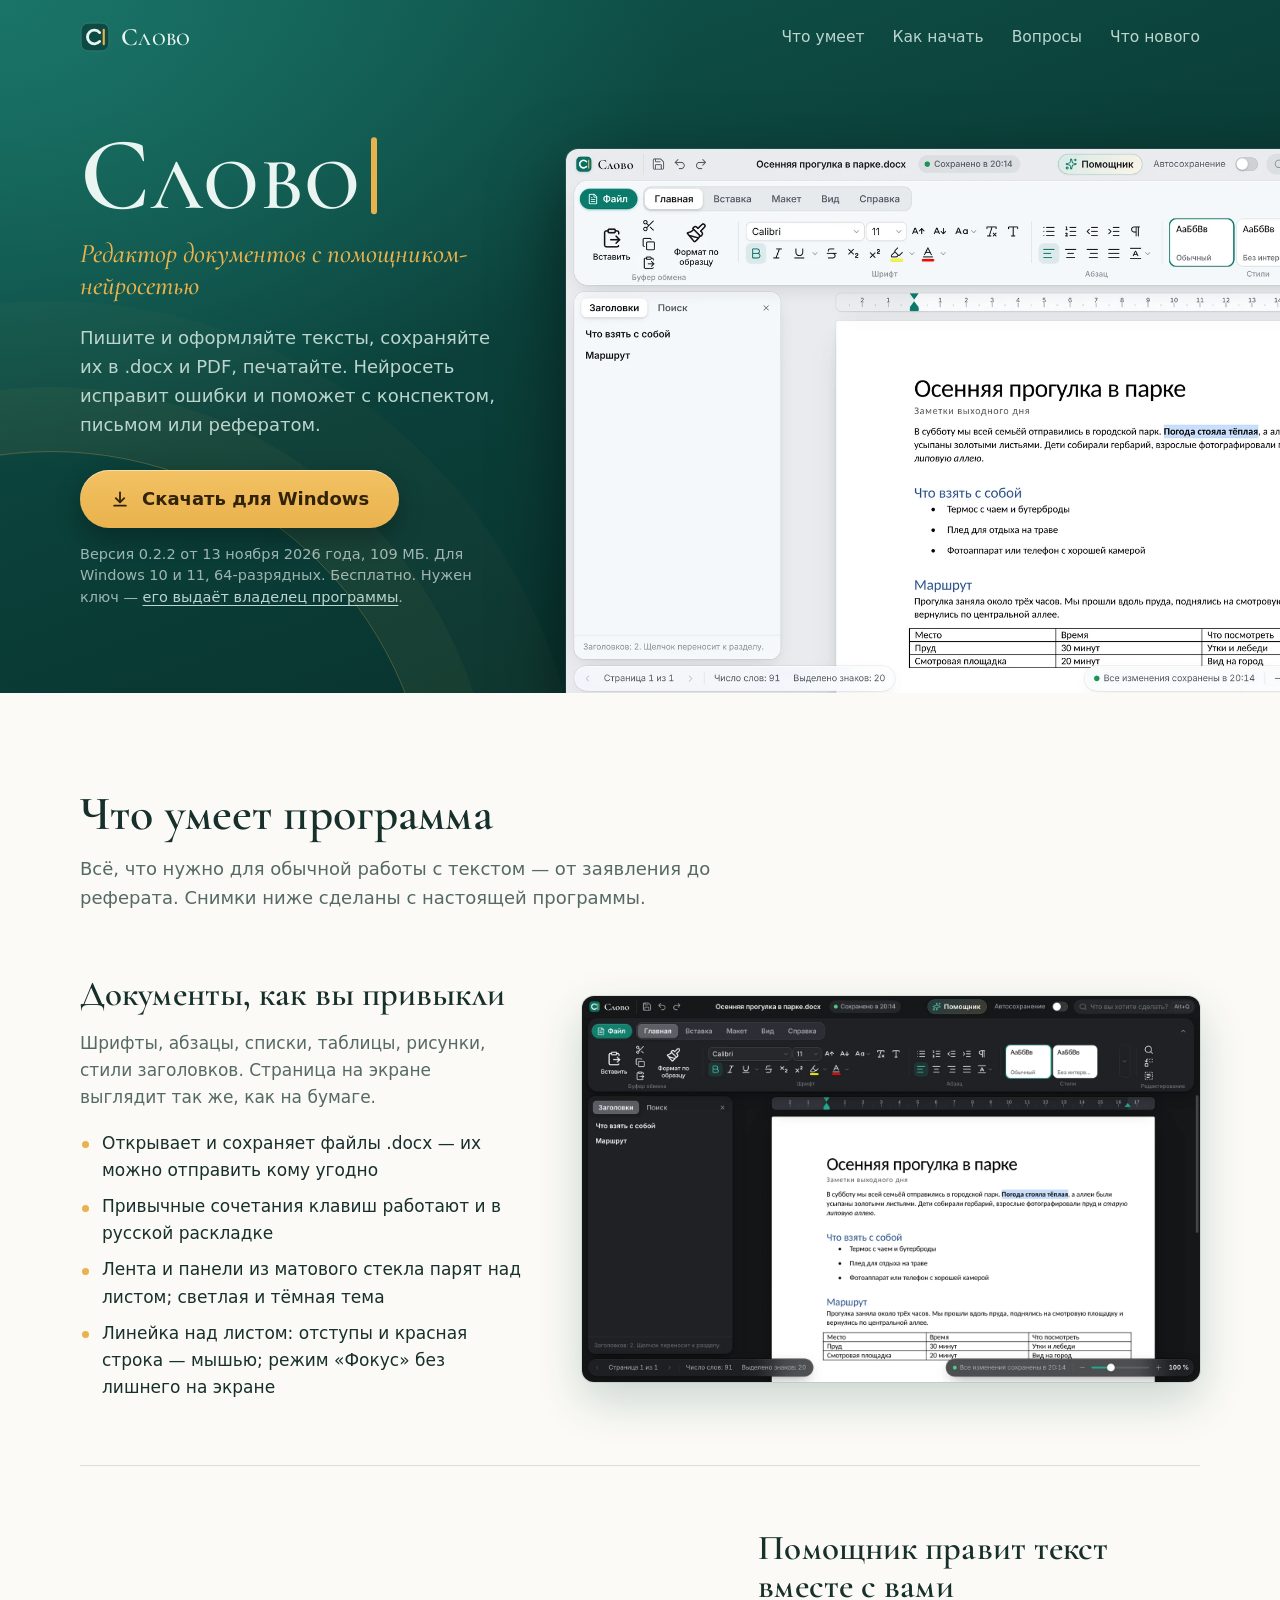
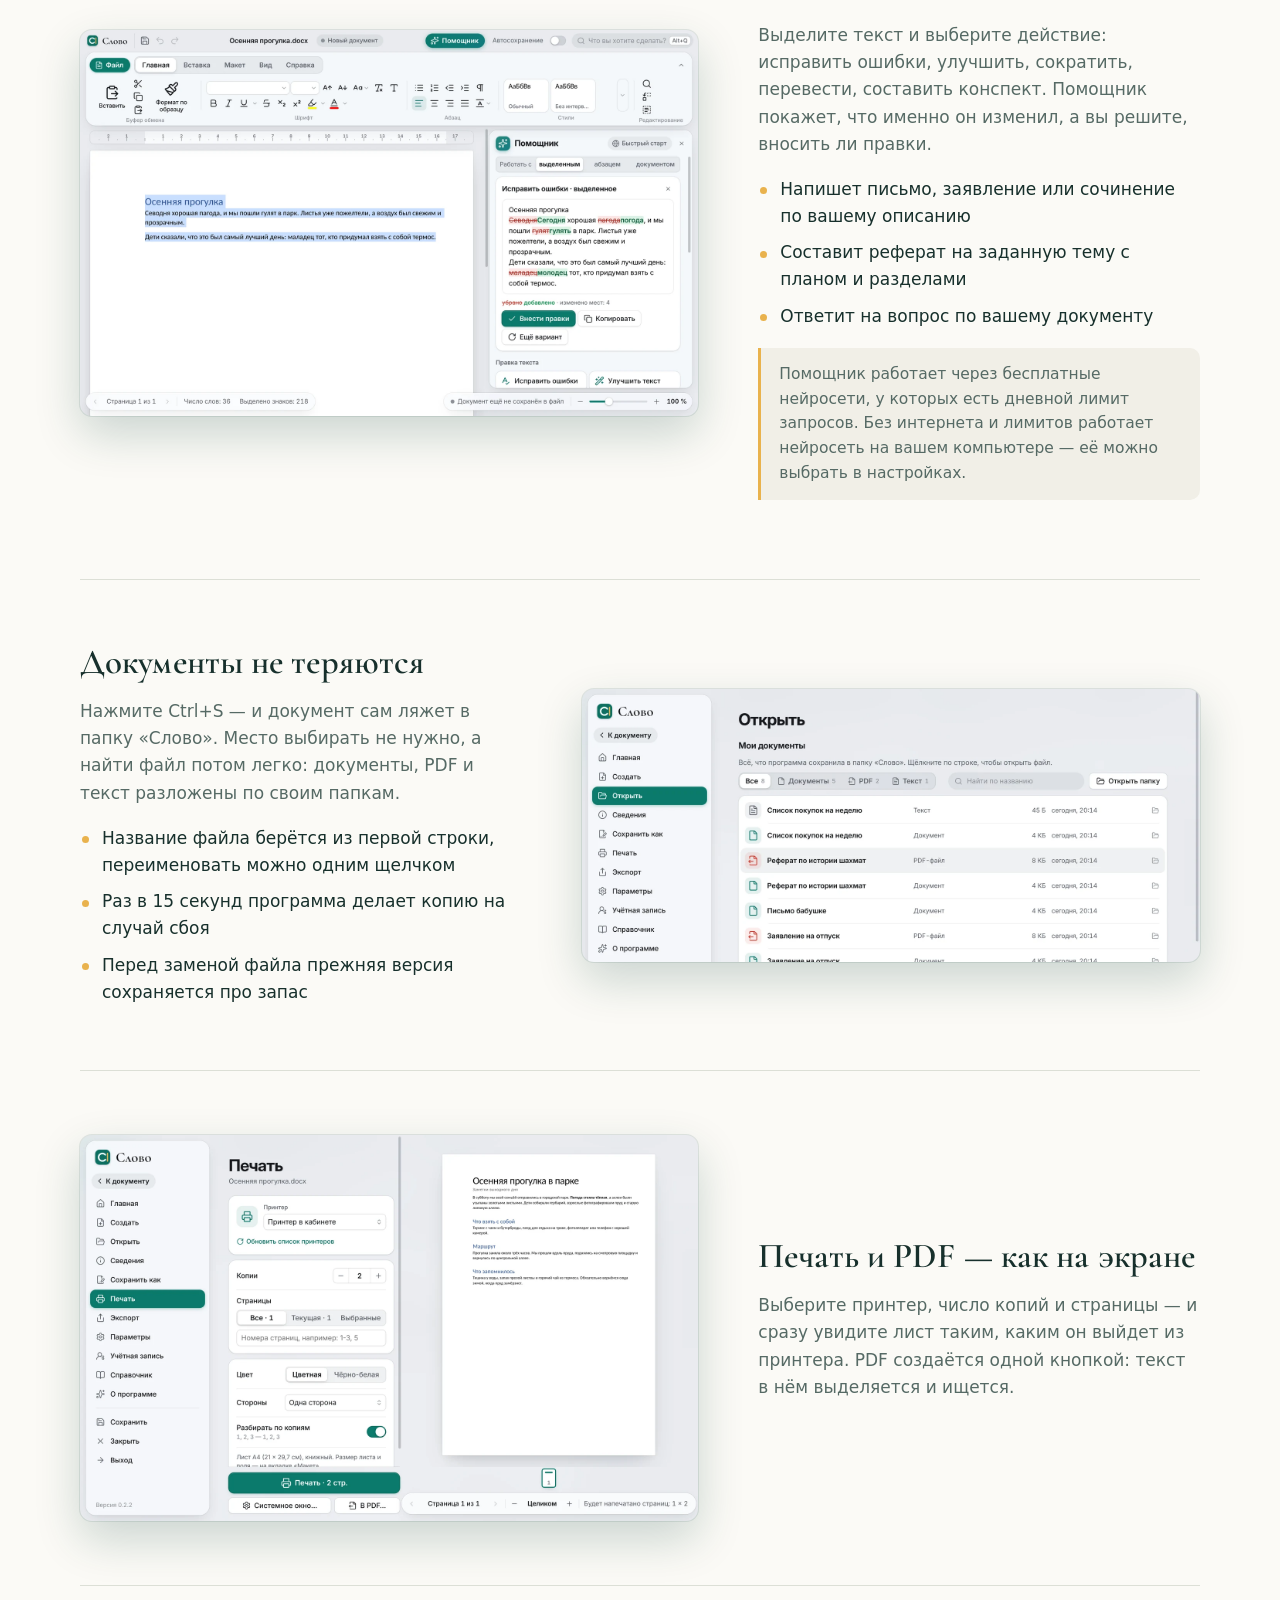
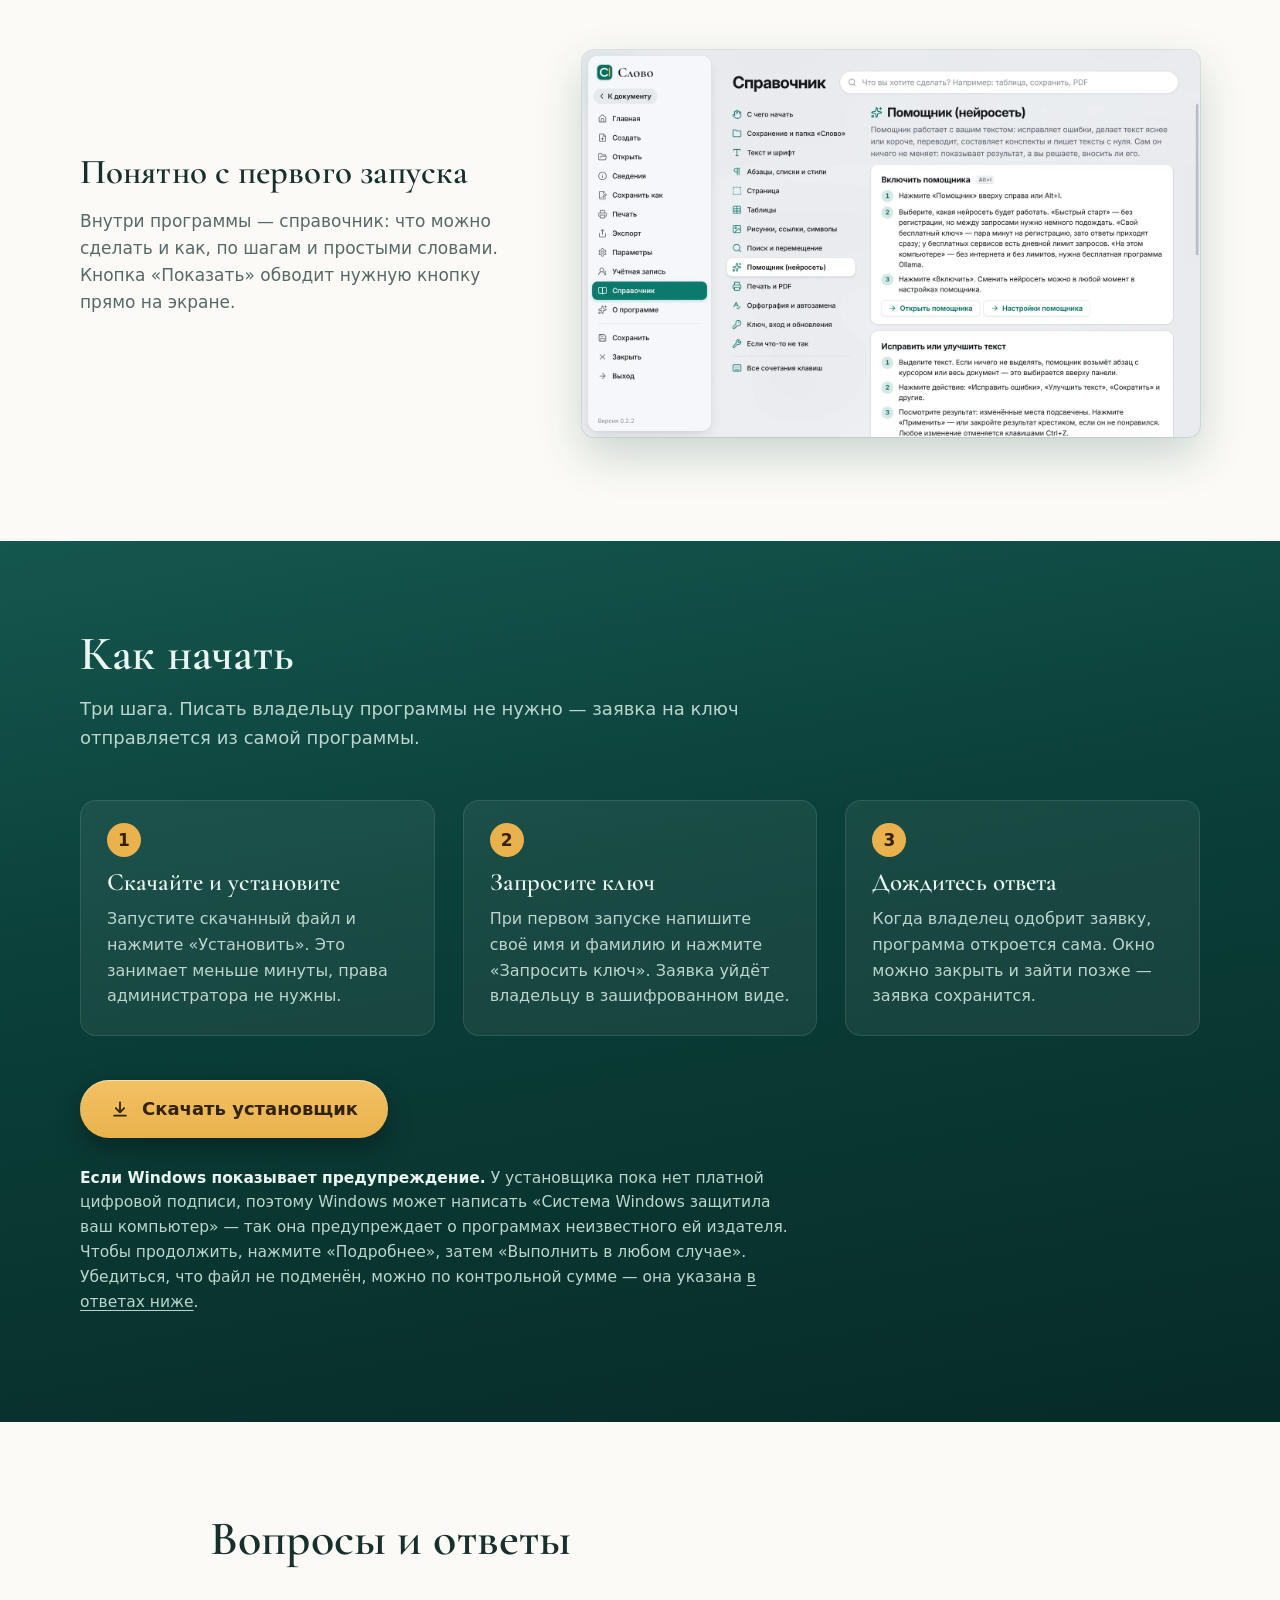
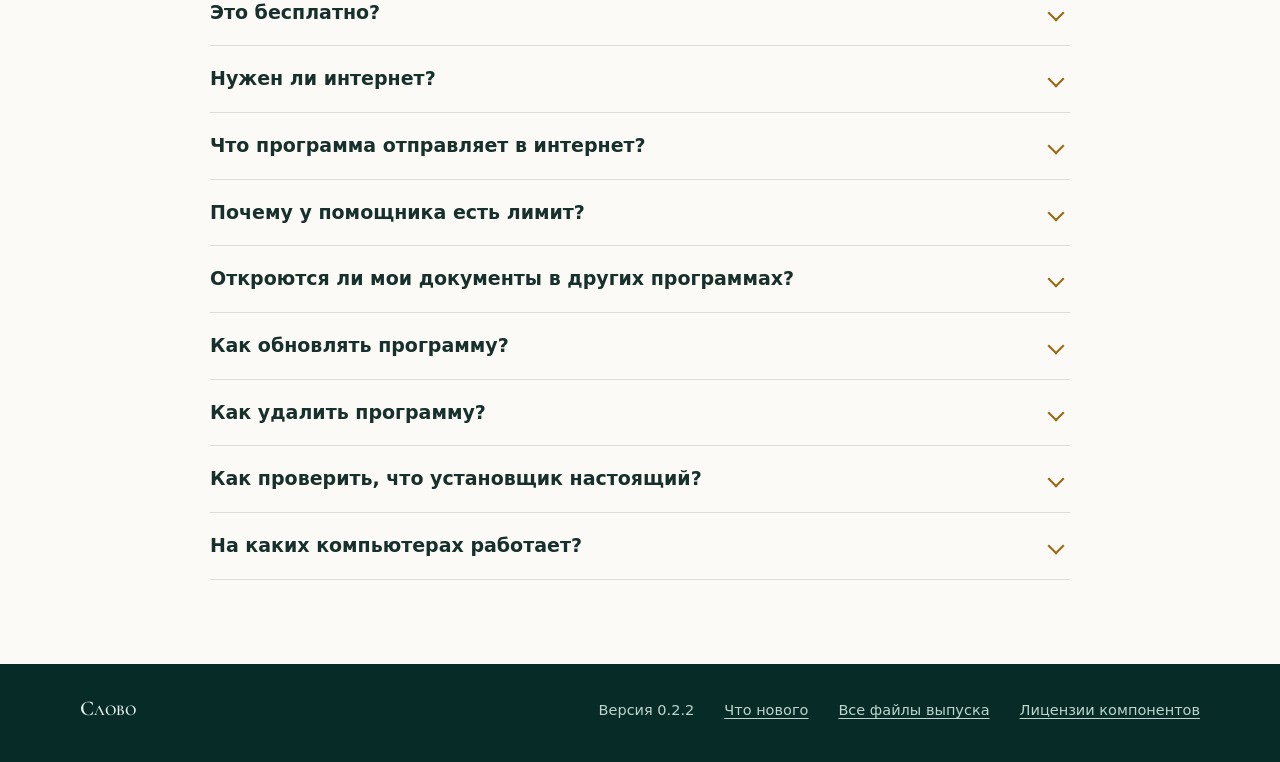
==== commit 27add62a: "Сайт: версия 0.2.2 — новое оформление, свежие снимки экранов Co-Authored-By: Claude Opus 5.5 <norepl" ====
--- a/index.html
+++ b/index.html
@@ -33,7 +33,7 @@
         <h1>Слово<span class="caret" aria-hidden="true"></span></h1>
         <p class="tag">Редактор документов с&nbsp;помощником-нейросетью</p>
         <p class="lead">Пишите и оформляйте тексты, сохраняйте их в&nbsp;.docx и&nbsp;PDF, печатайте. Нейросеть исправит ошибки и поможет с&nbsp;конспектом, письмом или рефератом.</p>
-        <a class="cta" href="https://github.com/fsb-helper-ru/slovo/releases/download/v0.2.1/Slovo-0.2.1-Setup.exe" data-download>
+        <a class="cta" href="https://github.com/fsb-helper-ru/slovo/releases/download/v0.2.2/Slovo-0.2.2-Setup.exe" data-download>
           <svg viewBox="0 0 24 24" fill="none" stroke="currentColor" stroke-width="2.2" stroke-linecap="round" stroke-linejoin="round" aria-hidden="true"><path d="M12 4v11"/><path d="M7 11l5 5 5-5"/><path d="M5 20h14"/></svg>
           Скачать для Windows
         </a>
@@ -57,7 +57,8 @@
           <ul>
             <li>Открывает и сохраняет файлы .docx — их можно отправить кому угодно</li>
             <li>Привычные сочетания клавиш работают и в русской раскладке</li>
-            <li>Светлая и тёмная тема, режим «Фокус» без лишнего на экране</li>
+            <li>Лента и панели из матового стекла парят над листом; светлая и тёмная тема</li>
+            <li>Линейка над листом: отступы и красная строка — мышью; режим «Фокус» без лишнего на экране</li>
           </ul>
         </div>
         <img class="shot" src="img/dark.webp" width="1600" height="1000" loading="lazy" alt="Тот же документ в тёмной теме: лента с кнопками оформления, страница с заголовками, списком и таблицей.">
@@ -126,7 +127,7 @@
           <p>Когда владелец одобрит заявку, программа откроется сама. Окно можно закрыть и зайти позже — заявка сохранится.</p>
         </li>
       </ol>
-      <a class="cta" href="https://github.com/fsb-helper-ru/slovo/releases/download/v0.2.1/Slovo-0.2.1-Setup.exe" data-download>
+      <a class="cta" href="https://github.com/fsb-helper-ru/slovo/releases/download/v0.2.2/Slovo-0.2.2-Setup.exe" data-download>
         <svg viewBox="0 0 24 24" fill="none" stroke="currentColor" stroke-width="2.2" stroke-linecap="round" stroke-linejoin="round" aria-hidden="true"><path d="M12 4v11"/><path d="M7 11l5 5 5-5"/><path d="M5 20h14"/></svg>
         Скачать установщик
       </a>
@@ -170,7 +171,7 @@
       <details id="faq-sum">
         <summary>Как проверить, что установщик настоящий?</summary>
         <p>У каждого файла есть контрольная сумма — «отпечаток». Если у скачанного файла она совпадает с указанной здесь, файл не подменён и не повреждён.</p>
-        <p>Откройте PowerShell в папке с файлом и выполните: <span class="sum" data-hashcmd>Get-FileHash .\Slovo-0.2.1-Setup.exe</span></p>
+        <p>Откройте PowerShell в папке с файлом и выполните: <span class="sum" data-hashcmd>Get-FileHash .\Slovo-0.2.2-Setup.exe</span></p>
         <p>Должно получиться: <span class="sum" data-sha>сумма появится здесь после загрузки сведений о версии</span></p>
       </details>
       <details>
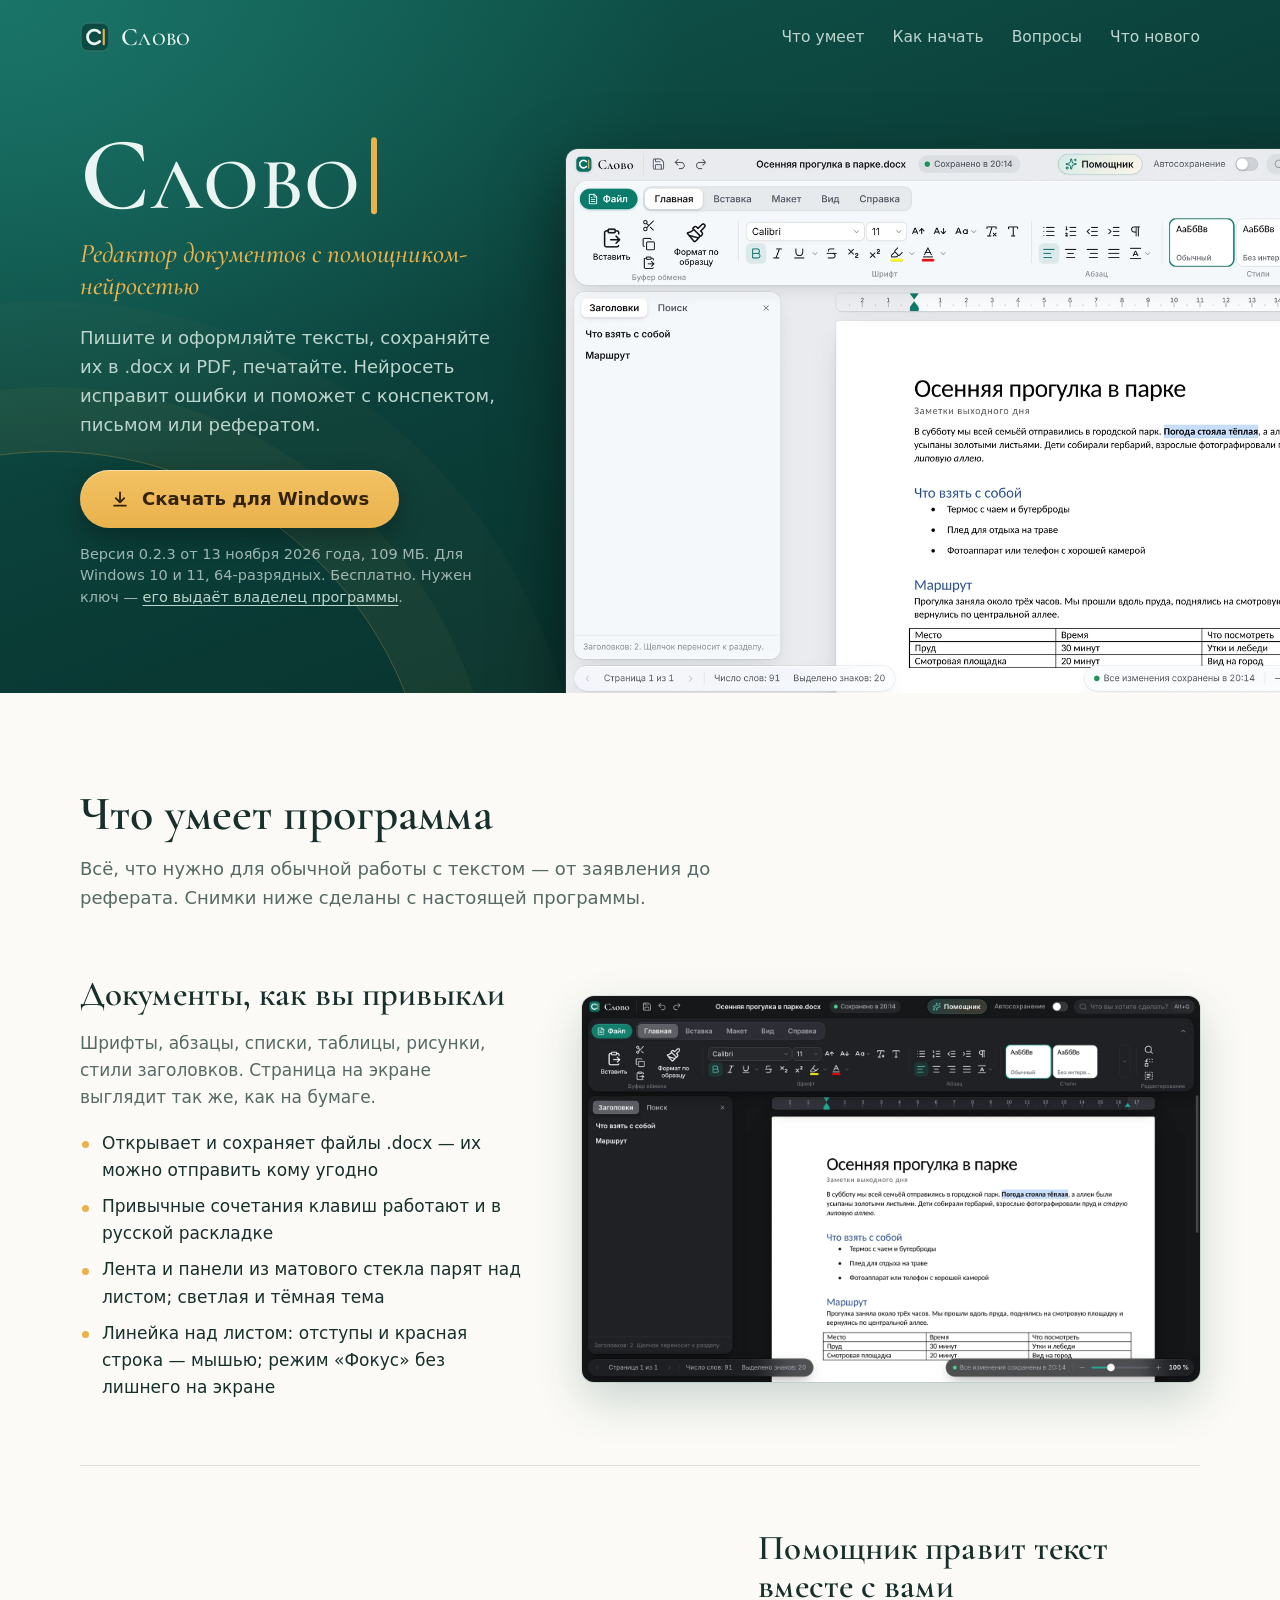
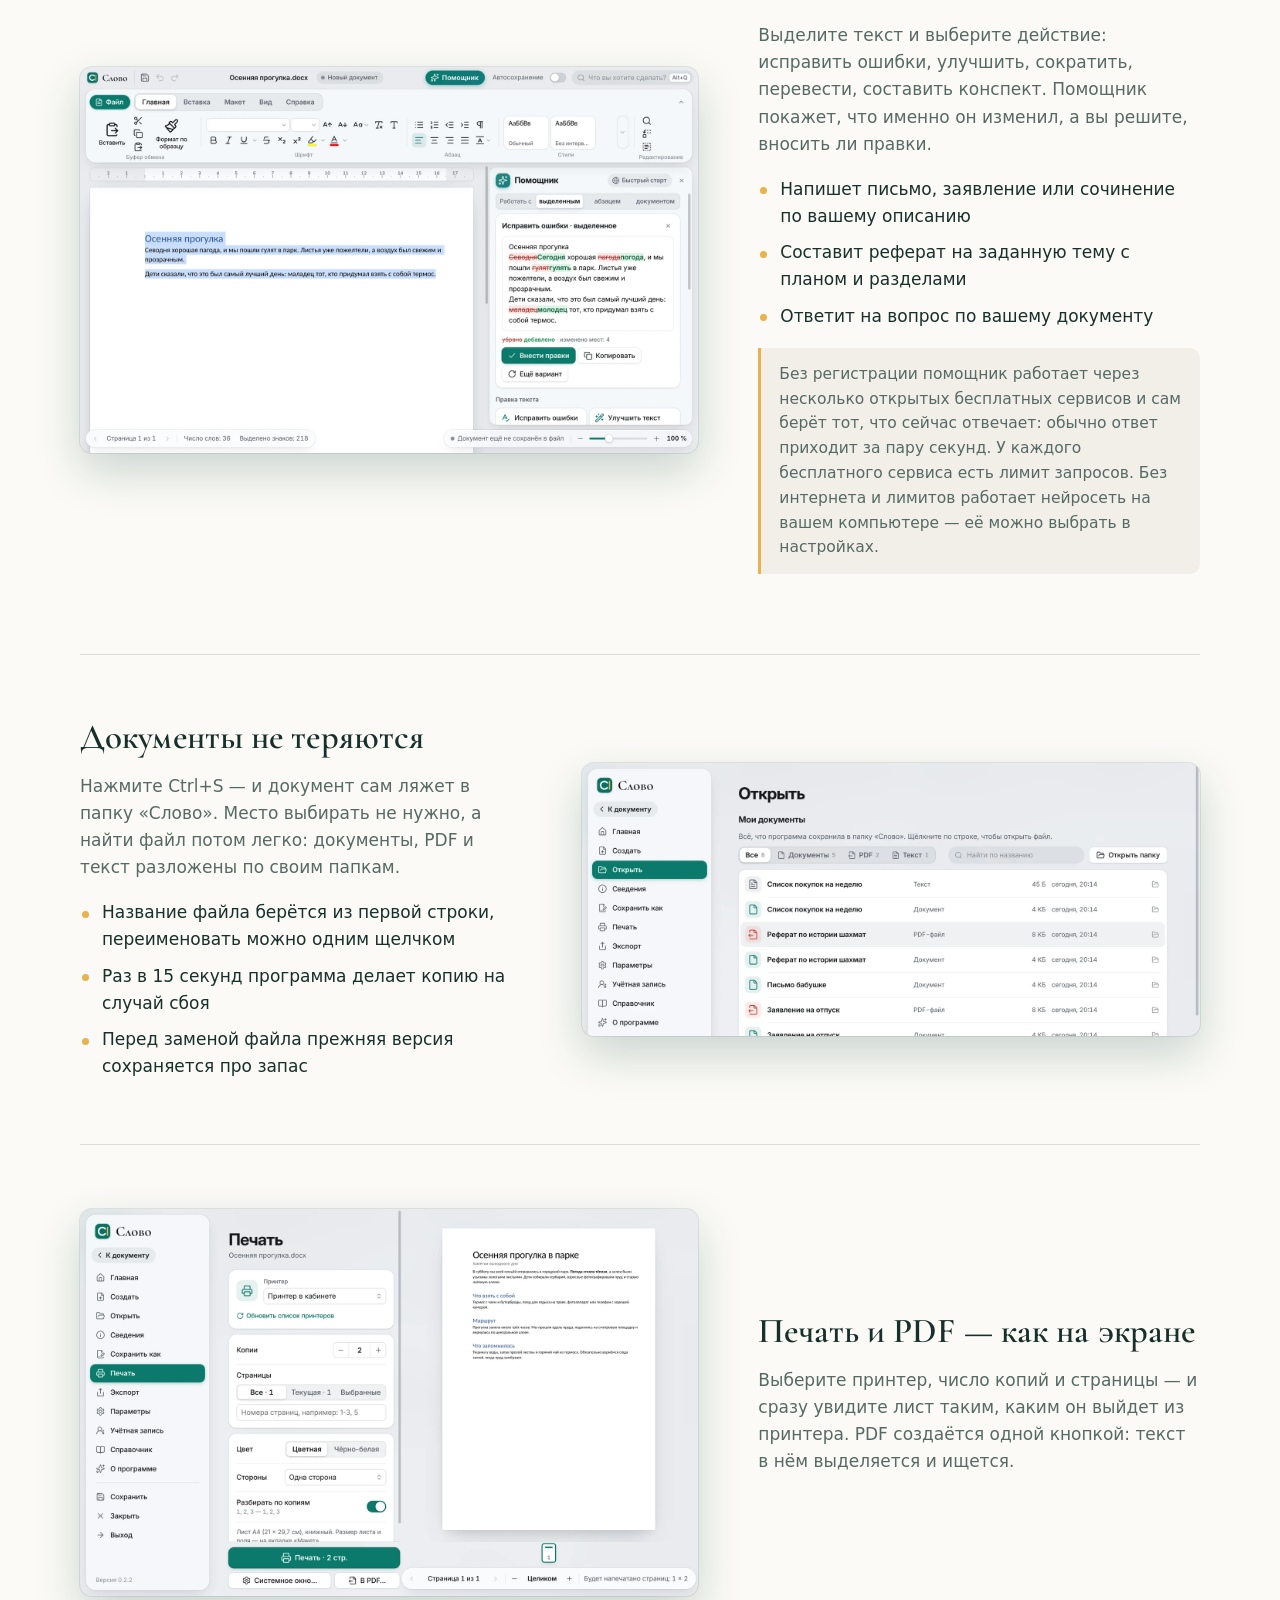
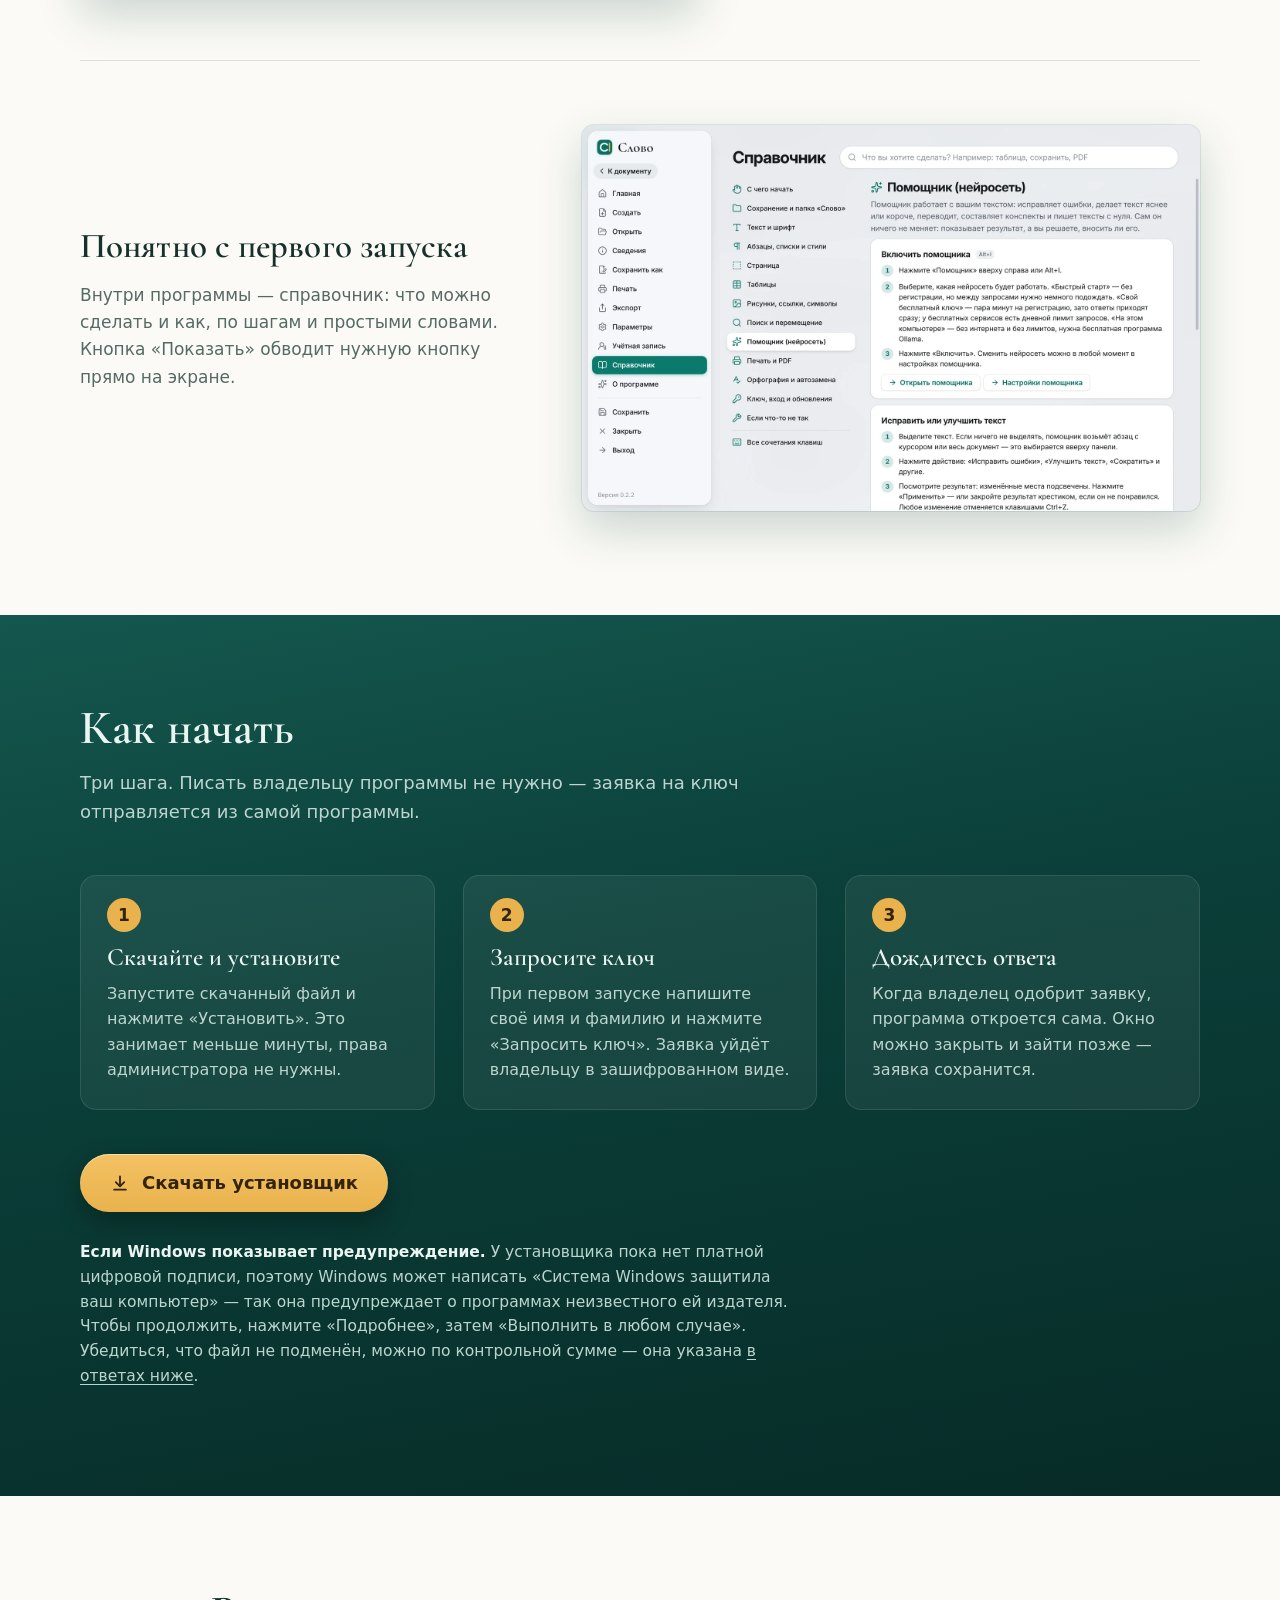
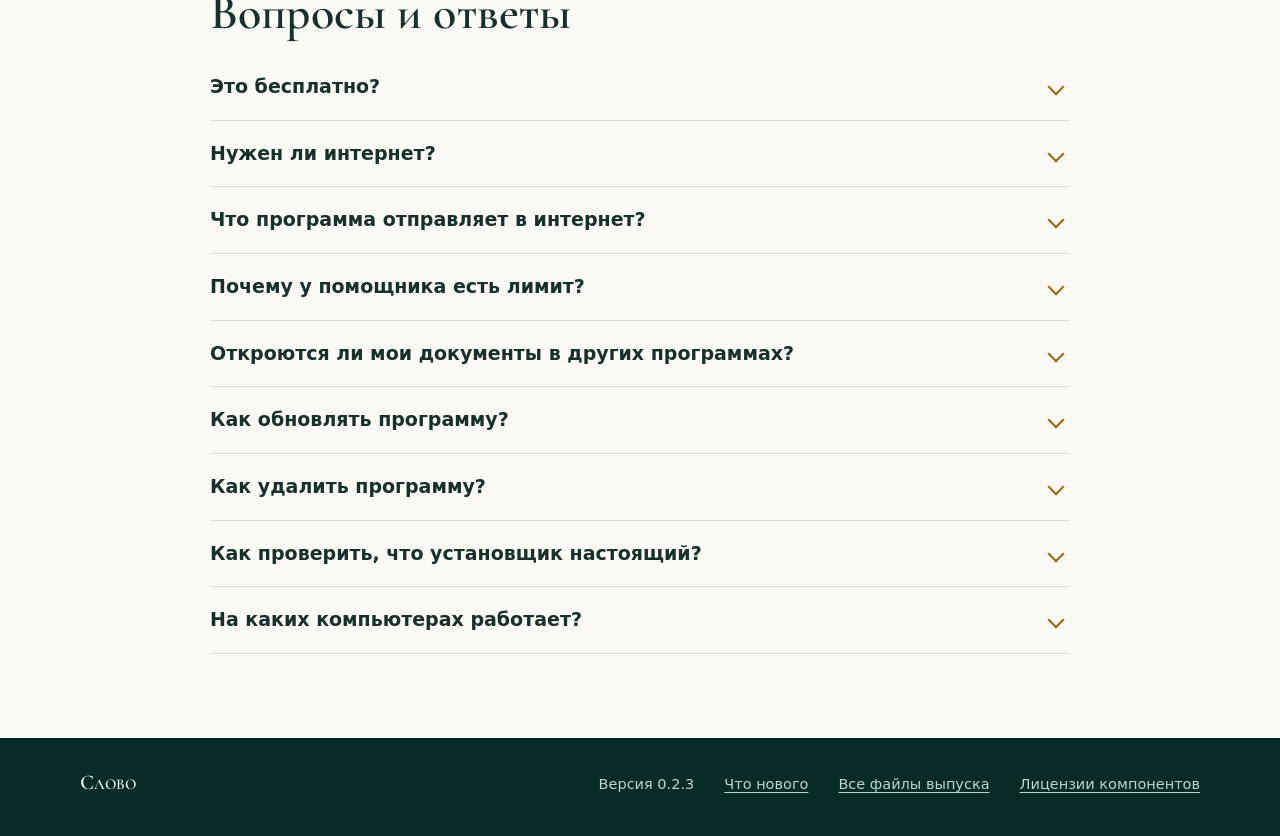
==== commit f15afd12: "Сайт: версия 0.2.3 — помощник из четырёх бесплатных сервисов Co-Authored-By: Claude Opus 5.5 <norepl" ====
--- a/index.html
+++ b/index.html
@@ -33,7 +33,7 @@
         <h1>Слово<span class="caret" aria-hidden="true"></span></h1>
         <p class="tag">Редактор документов с&nbsp;помощником-нейросетью</p>
         <p class="lead">Пишите и оформляйте тексты, сохраняйте их в&nbsp;.docx и&nbsp;PDF, печатайте. Нейросеть исправит ошибки и поможет с&nbsp;конспектом, письмом или рефератом.</p>
-        <a class="cta" href="https://github.com/fsb-helper-ru/slovo/releases/download/v0.2.2/Slovo-0.2.2-Setup.exe" data-download>
+        <a class="cta" href="https://github.com/fsb-helper-ru/slovo/releases/download/v0.2.3/Slovo-0.2.3-Setup.exe" data-download>
           <svg viewBox="0 0 24 24" fill="none" stroke="currentColor" stroke-width="2.2" stroke-linecap="round" stroke-linejoin="round" aria-hidden="true"><path d="M12 4v11"/><path d="M7 11l5 5 5-5"/><path d="M5 20h14"/></svg>
           Скачать для Windows
         </a>
@@ -73,7 +73,7 @@
             <li>Составит реферат на заданную тему с планом и разделами</li>
             <li>Ответит на вопрос по вашему документу</li>
           </ul>
-          <p class="note">Помощник работает через бесплатные нейросети, у которых есть дневной лимит запросов. Без интернета и лимитов работает нейросеть на вашем компьютере — её можно выбрать в настройках.</p>
+          <p class="note">Без регистрации помощник работает через несколько открытых бесплатных сервисов и сам берёт тот, что сейчас отвечает: обычно ответ приходит за пару секунд. У каждого бесплатного сервиса есть лимит запросов. Без интернета и лимитов работает нейросеть на вашем компьютере — её можно выбрать в настройках.</p>
         </div>
         <img class="shot" src="img/ai.webp" width="1600" height="1000" loading="lazy" alt="Панель помощника: исправленный текст, убранные и добавленные слова подсвечены, ниже кнопка «Внести правки».">
       </div>
@@ -127,7 +127,7 @@
           <p>Когда владелец одобрит заявку, программа откроется сама. Окно можно закрыть и зайти позже — заявка сохранится.</p>
         </li>
       </ol>
-      <a class="cta" href="https://github.com/fsb-helper-ru/slovo/releases/download/v0.2.2/Slovo-0.2.2-Setup.exe" data-download>
+      <a class="cta" href="https://github.com/fsb-helper-ru/slovo/releases/download/v0.2.3/Slovo-0.2.3-Setup.exe" data-download>
         <svg viewBox="0 0 24 24" fill="none" stroke="currentColor" stroke-width="2.2" stroke-linecap="round" stroke-linejoin="round" aria-hidden="true"><path d="M12 4v11"/><path d="M7 11l5 5 5-5"/><path d="M5 20h14"/></svg>
         Скачать установщик
       </a>
@@ -148,12 +148,12 @@
       </details>
       <details>
         <summary>Что программа отправляет в интернет?</summary>
-        <p>Помощнику — только тот текст, с которым вы сами попросили поработать, и только в момент запроса. При запросе ключа — ваше имя и номер версии программы, в зашифрованном виде. При проверке обновлений программа только скачивает сведения о новой версии.</p>
+        <p>Помощнику — только тот текст, с которым вы сами попросили поработать, и только в момент запроса. В режиме «Быстрый старт» он уходит одному из открытых сервисов (OVHcloud, LLM7, Kilo или Pollinations), а если тот не ответил — следующему. При запросе ключа — ваше имя и номер версии программы, в зашифрованном виде. При проверке обновлений программа только скачивает сведения о новой версии.</p>
         <p>Больше ничего: документы, их названия и сведения о компьютере никуда не уходят, рекламы и сбора статистики нет. Как и любой сайт, эти сервисы видят адрес вашего подключения к интернету.</p>
       </details>
       <details>
         <summary>Почему у помощника есть лимит?</summary>
-        <p>Помощник работает через бесплатные нейросети, а они ограничивают число запросов в день. Когда лимит исчерпан, программа скажет, сколько подождать.</p>
+        <p>Помощник работает через бесплатные нейросети, а каждая ограничивает число запросов. В режиме «Быстрый старт» программа сама переходит к другому сервису; если подождать просят все, она скажет, сколько ждать, и повторит запрос сама. Кнопка «Проверить связь» в настройках помощника покажет, какие сервисы доступны с вашего компьютера.</p>
         <p>Без лимитов и без интернета работает нейросеть на вашем компьютере (бесплатная программа Ollama). Её можно выбрать в настройках помощника; для неё желательно 8 ГБ памяти или больше.</p>
       </details>
       <details>
@@ -171,7 +171,7 @@
       <details id="faq-sum">
         <summary>Как проверить, что установщик настоящий?</summary>
         <p>У каждого файла есть контрольная сумма — «отпечаток». Если у скачанного файла она совпадает с указанной здесь, файл не подменён и не повреждён.</p>
-        <p>Откройте PowerShell в папке с файлом и выполните: <span class="sum" data-hashcmd>Get-FileHash .\Slovo-0.2.2-Setup.exe</span></p>
+        <p>Откройте PowerShell в папке с файлом и выполните: <span class="sum" data-hashcmd>Get-FileHash .\Slovo-0.2.3-Setup.exe</span></p>
         <p>Должно получиться: <span class="sum" data-sha>сумма появится здесь после загрузки сведений о версии</span></p>
       </details>
       <details>
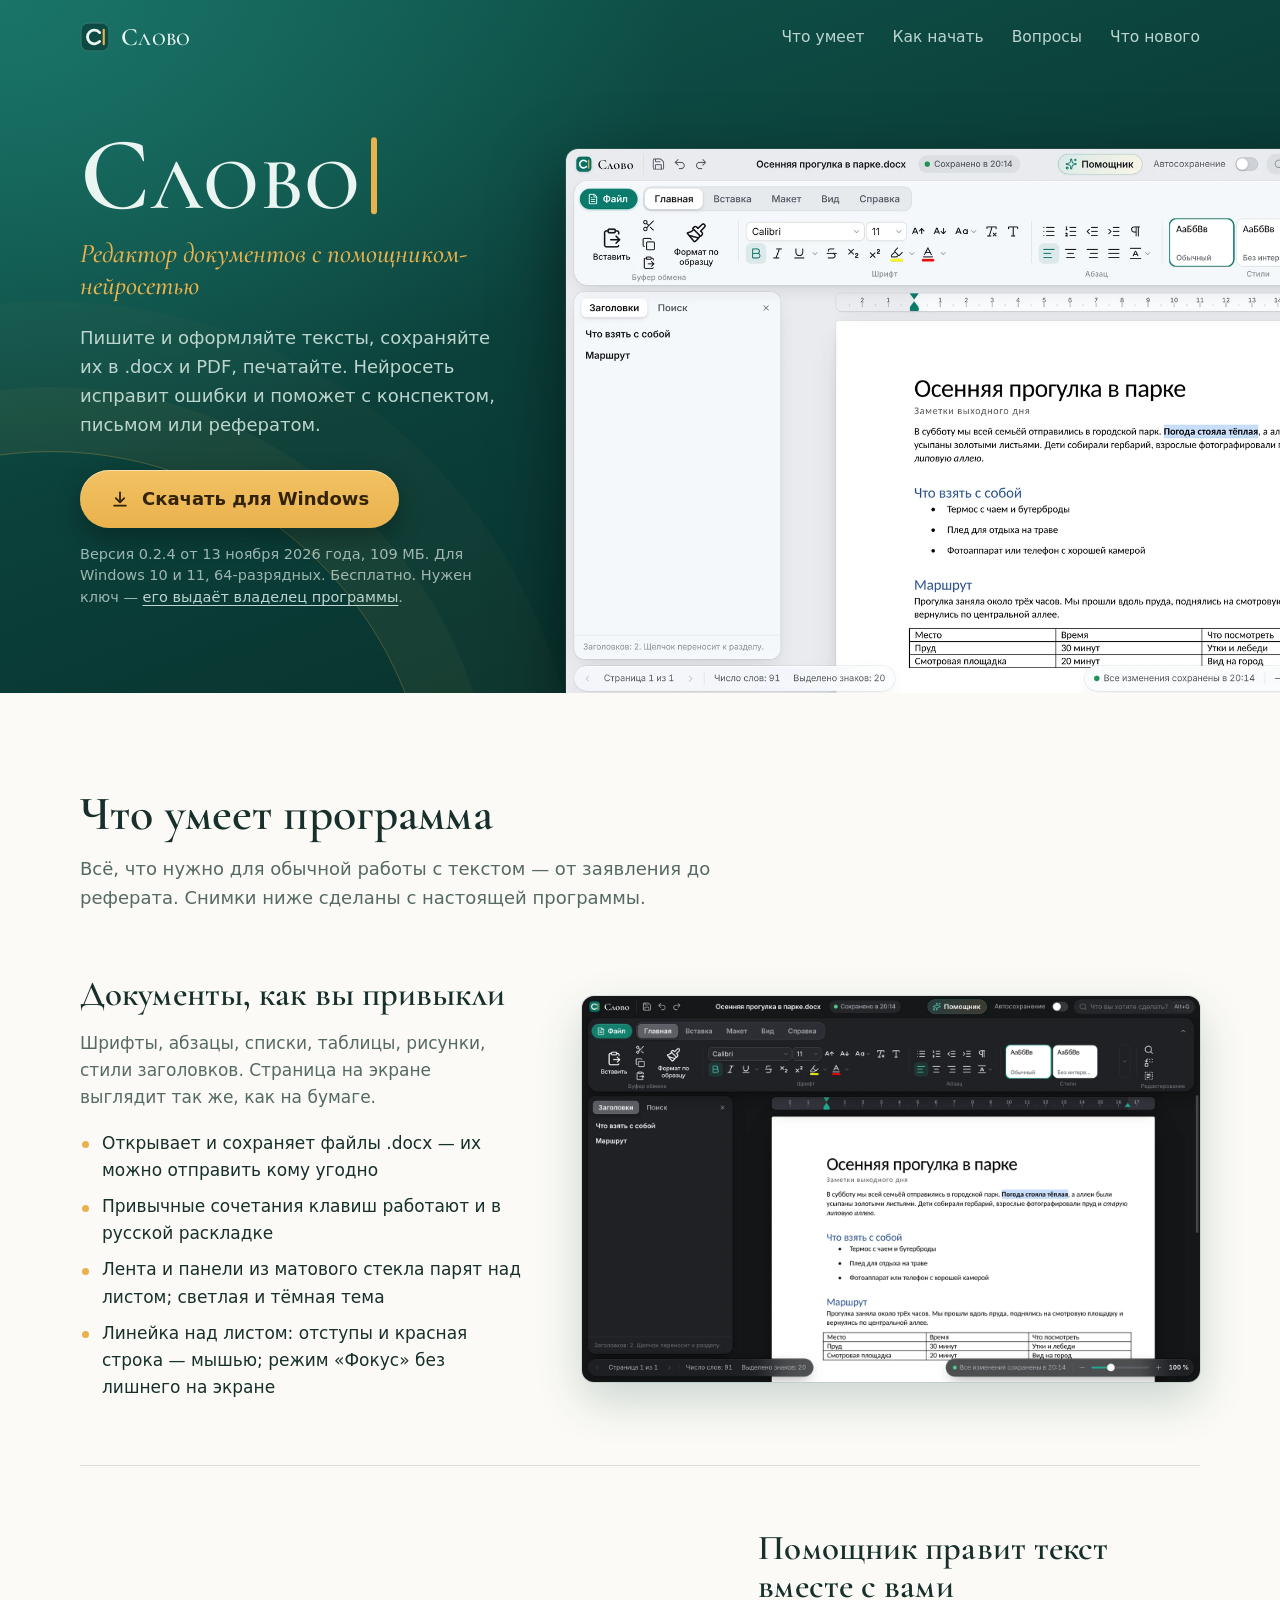
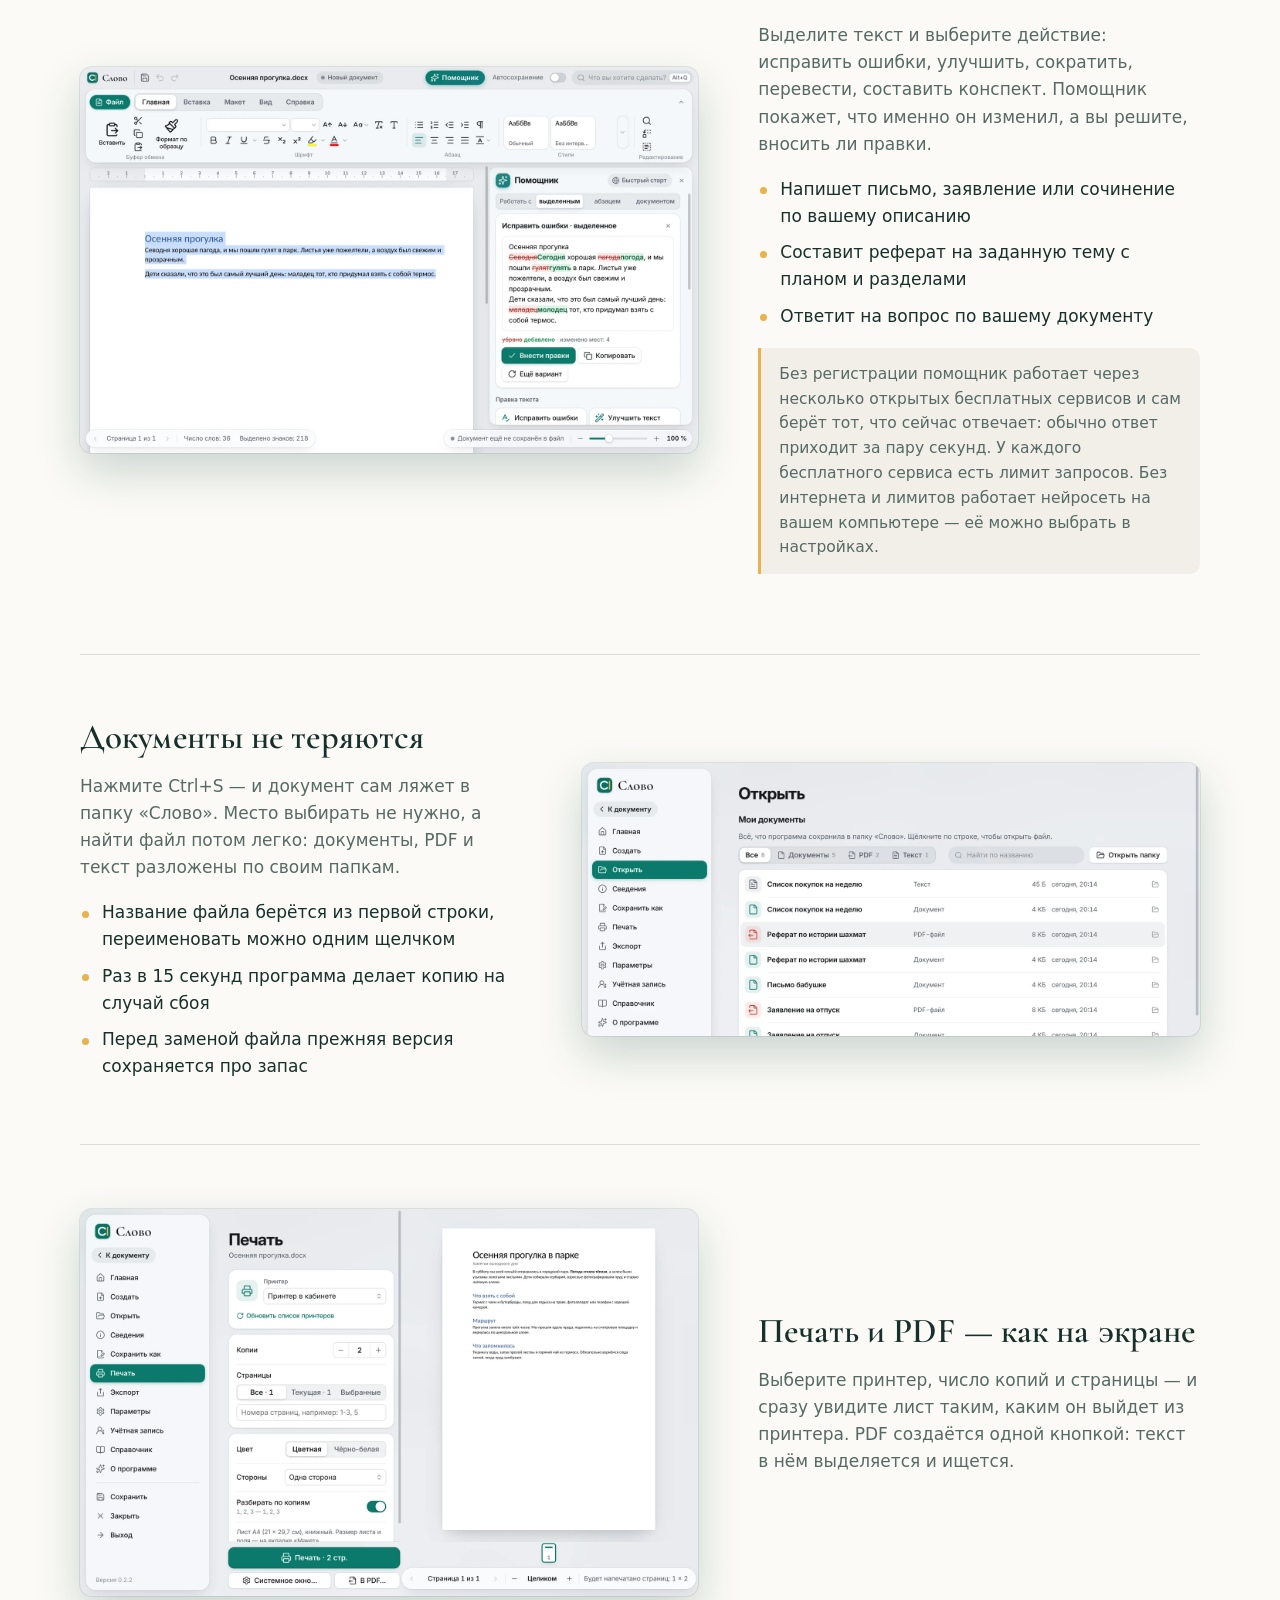
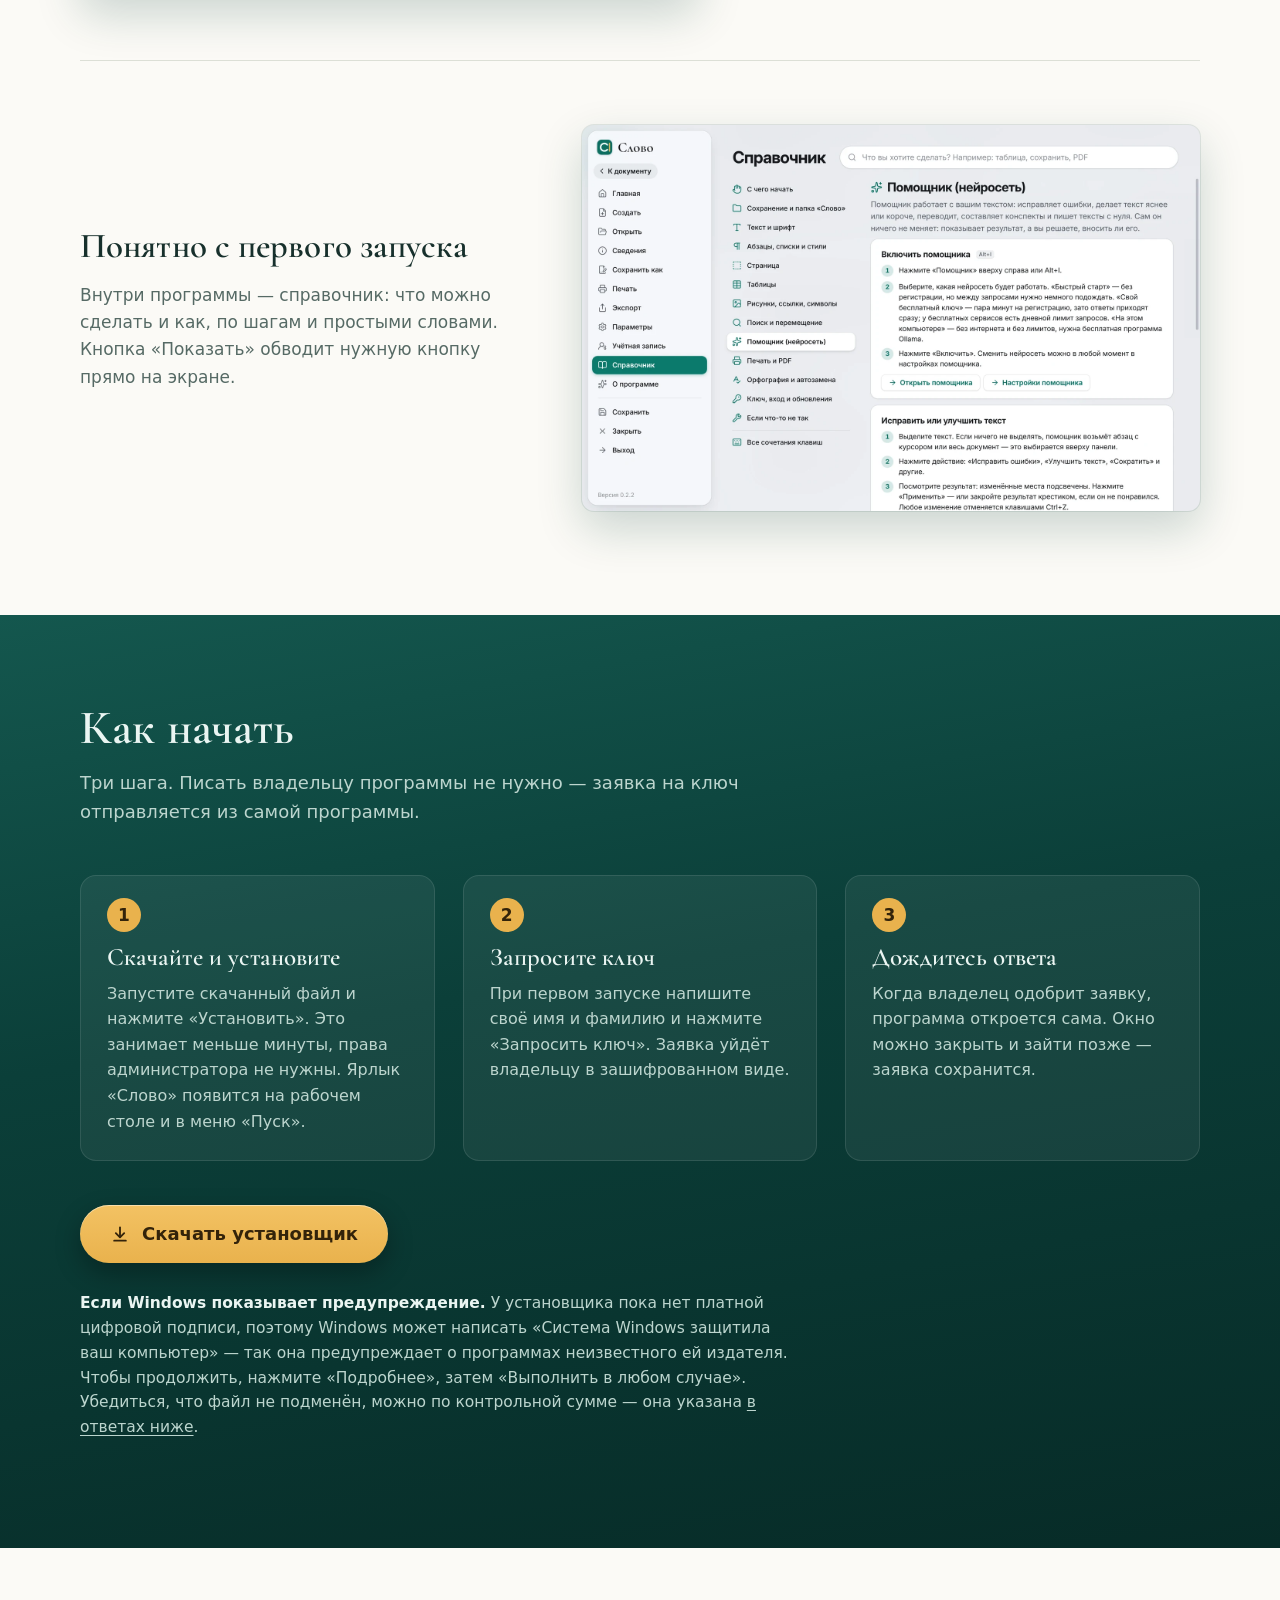
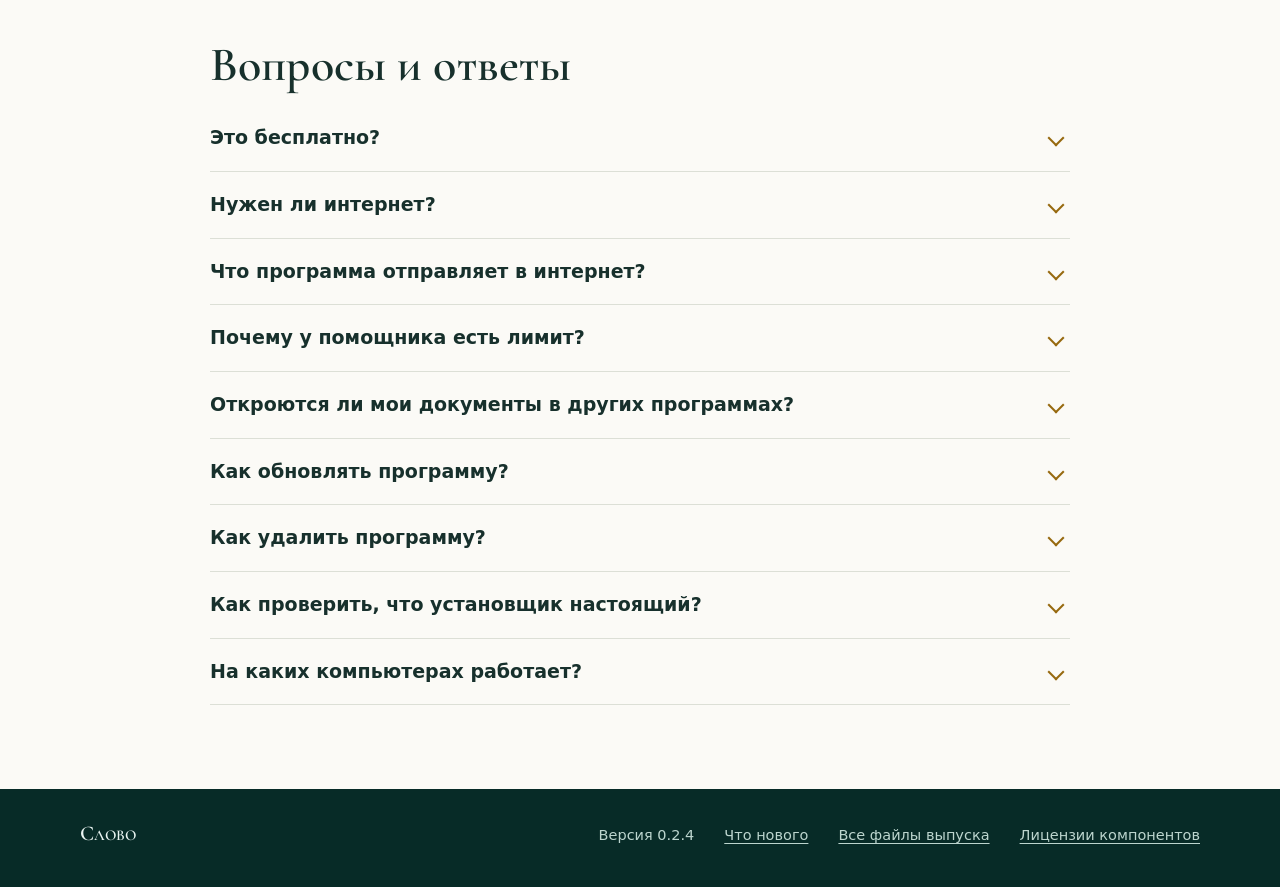
==== commit a29084f1: "Сайт: версия 0.2.4 — ярлык на рабочем столе Co-Authored-By: Claude Opus 5.5 <noreply@anthropic.com> " ====
--- a/index.html
+++ b/index.html
@@ -33,7 +33,7 @@
         <h1>Слово<span class="caret" aria-hidden="true"></span></h1>
         <p class="tag">Редактор документов с&nbsp;помощником-нейросетью</p>
         <p class="lead">Пишите и оформляйте тексты, сохраняйте их в&nbsp;.docx и&nbsp;PDF, печатайте. Нейросеть исправит ошибки и поможет с&nbsp;конспектом, письмом или рефератом.</p>
-        <a class="cta" href="https://github.com/fsb-helper-ru/slovo/releases/download/v0.2.3/Slovo-0.2.3-Setup.exe" data-download>
+        <a class="cta" href="https://github.com/fsb-helper-ru/slovo/releases/download/v0.2.4/Slovo-0.2.4-Setup.exe" data-download>
           <svg viewBox="0 0 24 24" fill="none" stroke="currentColor" stroke-width="2.2" stroke-linecap="round" stroke-linejoin="round" aria-hidden="true"><path d="M12 4v11"/><path d="M7 11l5 5 5-5"/><path d="M5 20h14"/></svg>
           Скачать для Windows
         </a>
@@ -116,7 +116,7 @@
       <ol class="steps">
         <li>
           <h3>Скачайте и установите</h3>
-          <p>Запустите скачанный файл и нажмите «Установить». Это занимает меньше минуты, права администратора не нужны.</p>
+          <p>Запустите скачанный файл и нажмите «Установить». Это занимает меньше минуты, права администратора не нужны. Ярлык «Слово» появится на рабочем столе и в меню «Пуск».</p>
         </li>
         <li>
           <h3>Запросите ключ</h3>
@@ -127,7 +127,7 @@
           <p>Когда владелец одобрит заявку, программа откроется сама. Окно можно закрыть и зайти позже — заявка сохранится.</p>
         </li>
       </ol>
-      <a class="cta" href="https://github.com/fsb-helper-ru/slovo/releases/download/v0.2.3/Slovo-0.2.3-Setup.exe" data-download>
+      <a class="cta" href="https://github.com/fsb-helper-ru/slovo/releases/download/v0.2.4/Slovo-0.2.4-Setup.exe" data-download>
         <svg viewBox="0 0 24 24" fill="none" stroke="currentColor" stroke-width="2.2" stroke-linecap="round" stroke-linejoin="round" aria-hidden="true"><path d="M12 4v11"/><path d="M7 11l5 5 5-5"/><path d="M5 20h14"/></svg>
         Скачать установщик
       </a>
@@ -171,7 +171,7 @@
       <details id="faq-sum">
         <summary>Как проверить, что установщик настоящий?</summary>
         <p>У каждого файла есть контрольная сумма — «отпечаток». Если у скачанного файла она совпадает с указанной здесь, файл не подменён и не повреждён.</p>
-        <p>Откройте PowerShell в папке с файлом и выполните: <span class="sum" data-hashcmd>Get-FileHash .\Slovo-0.2.3-Setup.exe</span></p>
+        <p>Откройте PowerShell в папке с файлом и выполните: <span class="sum" data-hashcmd>Get-FileHash .\Slovo-0.2.4-Setup.exe</span></p>
         <p>Должно получиться: <span class="sum" data-sha>сумма появится здесь после загрузки сведений о версии</span></p>
       </details>
       <details>
